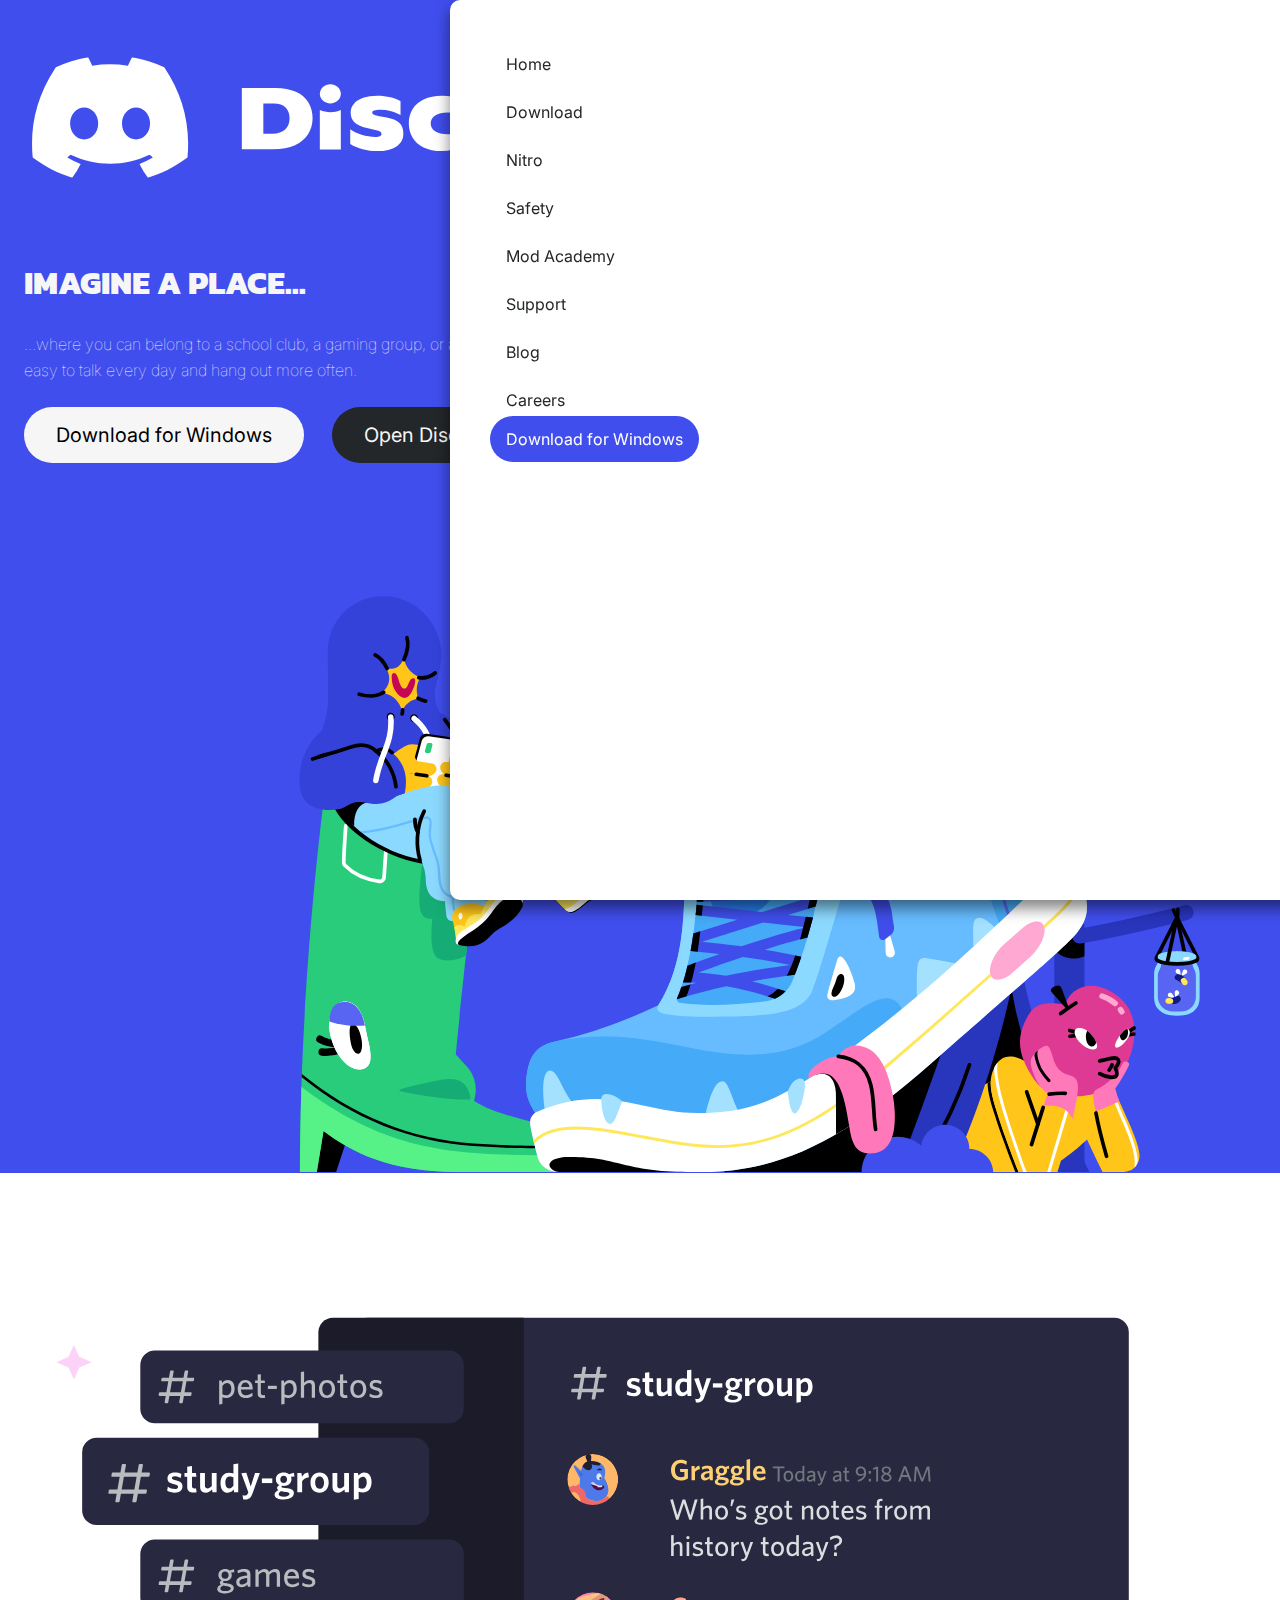
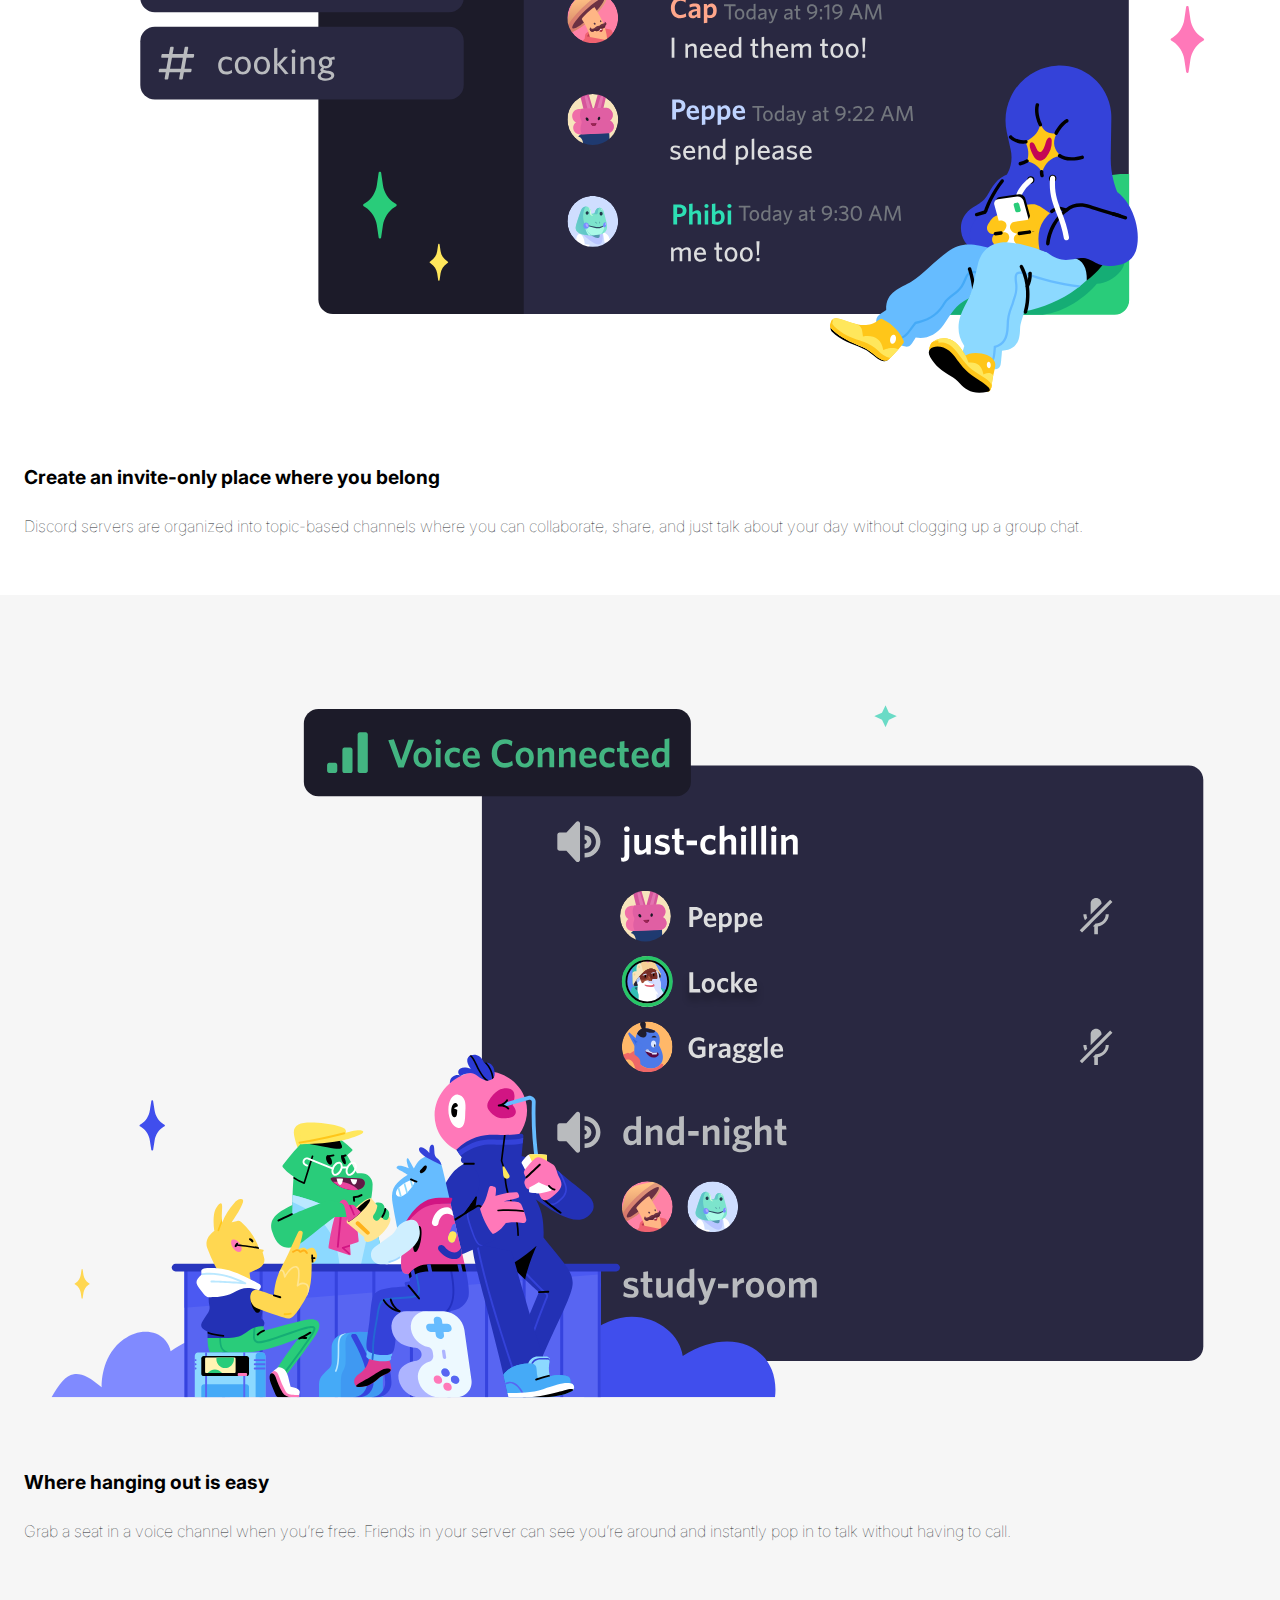
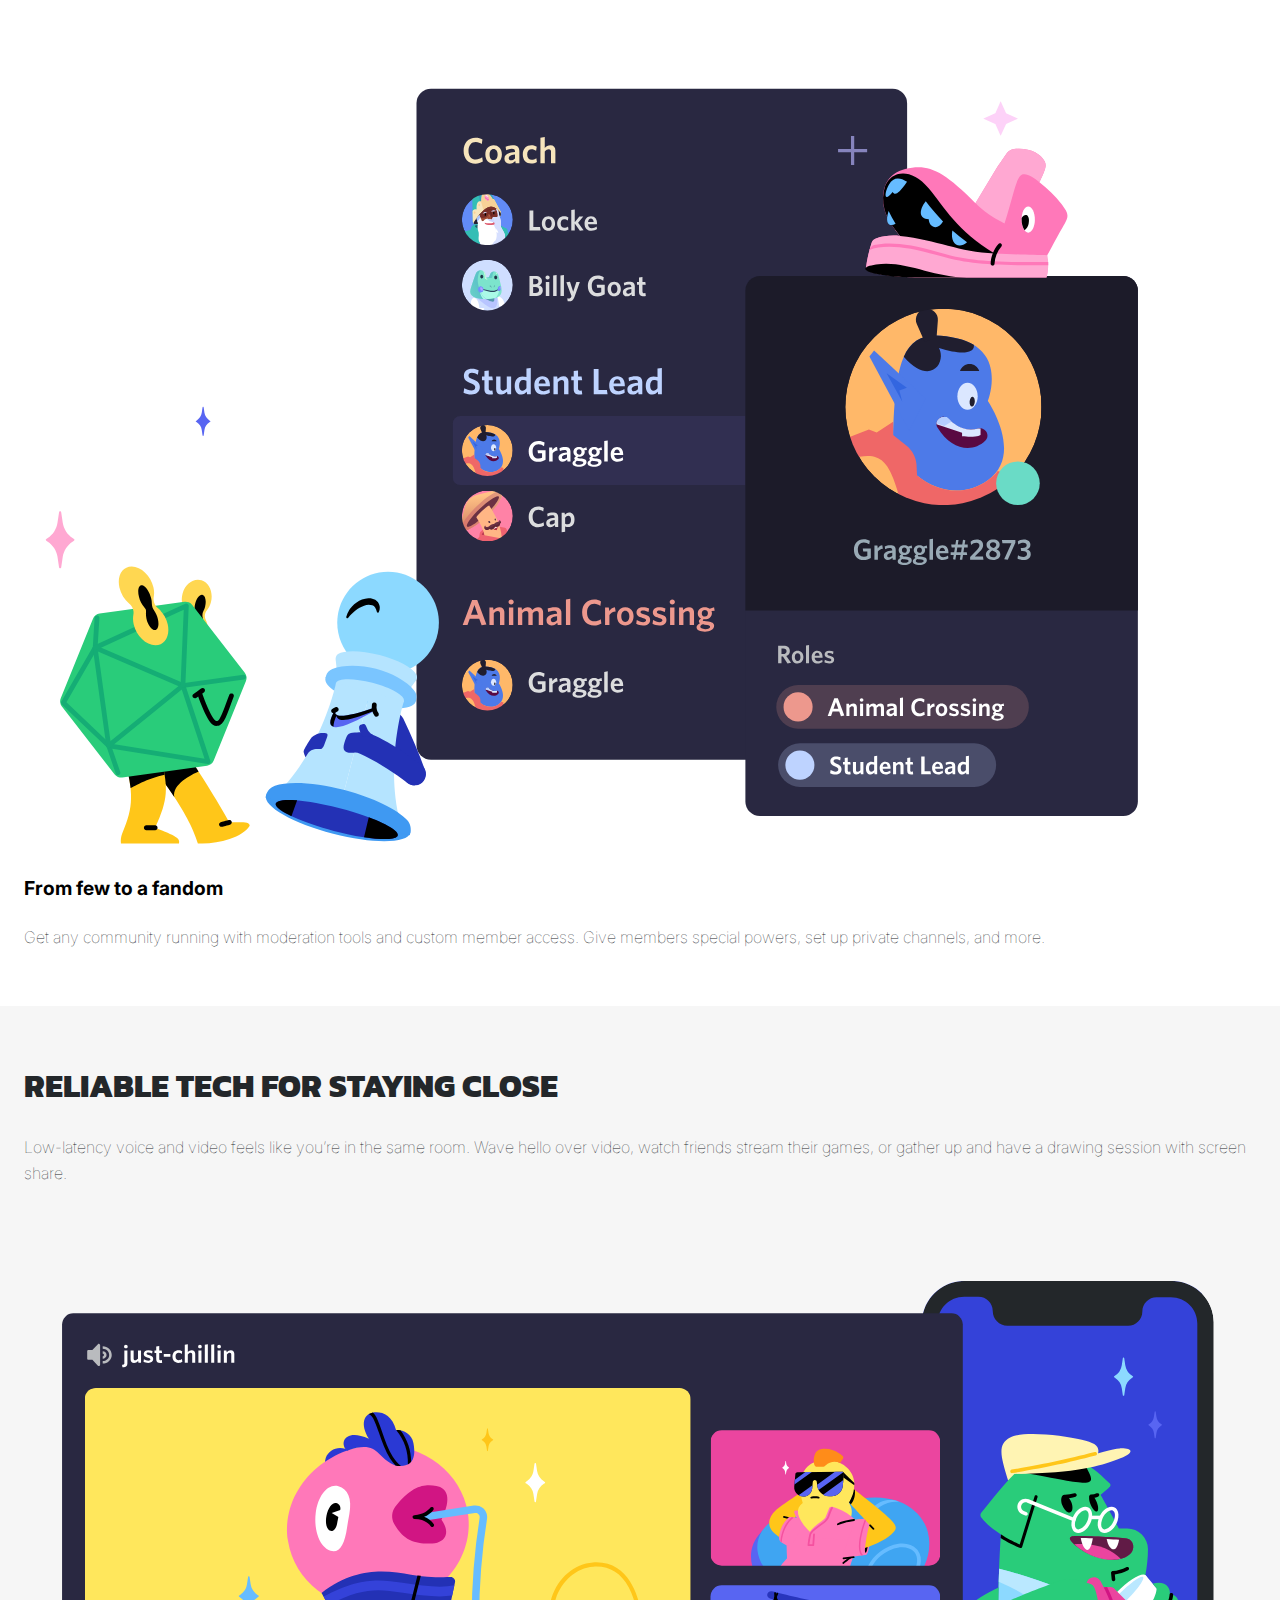
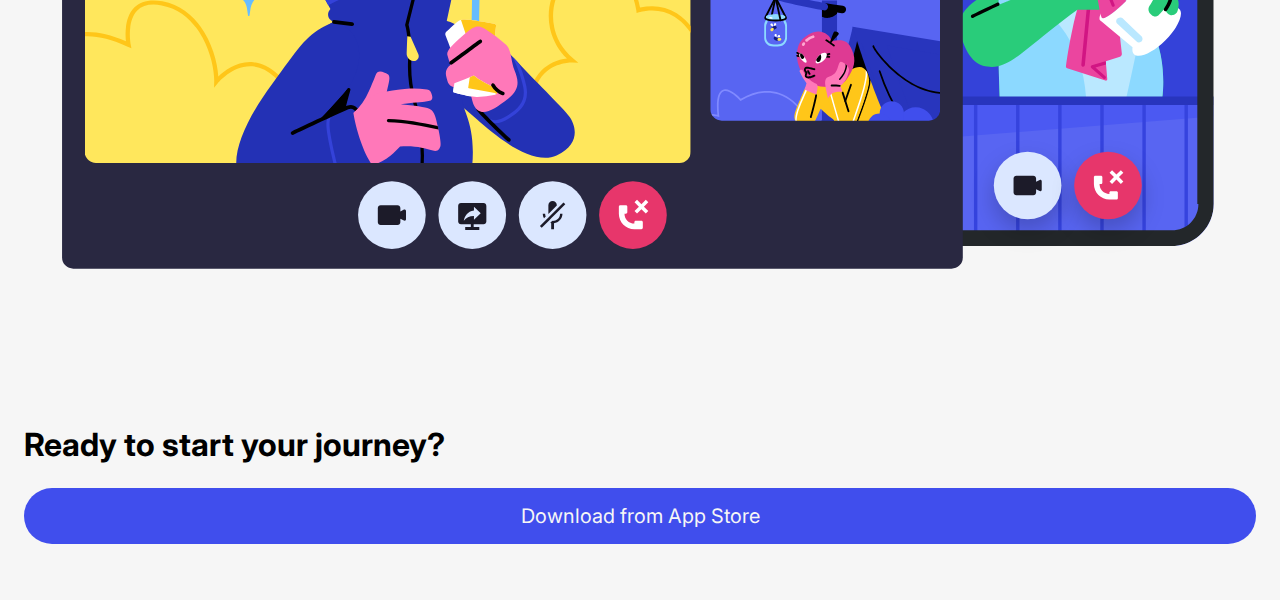
==== index.html @ 57f1482b "Add files via upload" ====
<!DOCTYPE html>
<html lang="en">
<head>
    <meta charset="UTF-8">
    <meta http-equiv="X-UA-Compatible" content="IE=edge">
    <meta name="viewport" content="width=device-width, initial-scale=1.0">
    <link rel="stylesheet" href="css/stylesheet.css">
    <link rel="stylesheet" href="https://cdnjs.cloudflare.com/ajax/libs/font-awesome/4.7.0/css/font-awesome.min.css">
    <style>
        @import url('https://fonts.googleapis.com/css2?family=Inter:wght@300;400;500;700&family=Kanit:wght@700;800;900&display=swap');
    </style> 
    <title>Discord</title>
</head>
<body>
    <header>
        <nav>
            <img src="images/logo.svg" alt="Logo van Discord">
            <a href="#">Login</a>
            <i class="fa fa-bars" style="font-size: 24px"></i>
            <ul>
                <li>Home</li>
                <li>Download</li>
                <li>Nitro</li>
                <li>Safety</li>
                <li>Mod Academy</li>
                <li>Support</li>
                <li>Blog</li>
                <li>Careers</li>
                <a href="#">Download for Windows</a>
            </ul>
        </nav>
    </header>

    <main>
        <section>
            <h1>Imagine a place...</h1>
            <p>...where you can belong to a school club, a gaming group, or a worldwide art community. Where just you and a handful of friends can spend time together. A place that makes it easy to talk every day and hang out more often.</p>
            <a href="#">Download for Windows</a>
            <a href="#">Open Discord in your browser</a>
        </section>
        
        <section>
            <img src="images/landingspagina.svg" alt="landingspagina foto">
        </section>

        <section>
            <img src="images/foto2.svg" alt="Foto nummer 2">
            <h2>Create an invite-only place where you belong</h2>
            <p>Discord servers are organized into topic-based channels where you can collaborate, share, and just talk about your day without clogging up a group chat.</p>
        </section>

        <section>
            <img src="images/foto3.svg" alt="Foto nummer 3">
            <h2>Where hanging out is easy</h2>
            <p>Grab a seat in a voice channel when you’re free. Friends in your server can see you’re around and instantly pop in to talk without having to call.</p>
        </section>

        <section>
            <img src="images/foto4.svg" alt="Foto nummer 4">
            <h2>From few to a fandom</h2>
            <p>Get any community running with moderation tools and custom member access. Give members special powers, set up private channels, and more.</p>
        </section>

        <section>
            <h1>Reliable tech for staying close</h1>
            <p>Low-latency voice and video feels like you’re in the same room. Wave hello over video, watch friends stream their games, or gather up and have a drawing session with screen share.</p>
            <img src="images/foto5.svg" alt="Foto nummer 5">
        </section>

        <section>
            <h3>Ready to start your journey?</h3>
            <a href="#">Download from App Store</a>
        </section>
        <script rel="script" src="js/script.js"></script>
    </main>
</body>
</html>
---- css/stylesheet.css ----
/*///////////////////////////////////////*/
/*All*/
/*///////////////////////////////////////*/
* {
    margin: 0;
}

:root {
    --main-color: #404eed;
    --sec-color: #23272a;
    --sec-bg-color: #f6f6f6;
}




/*///////////////////////////////////////*/
/*Font*/
/*///////////////////////////////////////*/
p {
    font-family: 'Inter', sans-serif;
    font-size: 1em;
    line-height: 1.625em;
    font-weight: 100;
    color: var(--sec-color);
}

h1 {
    font-size: 2em;
    font-family: 'Kanit', sans-serif;
    text-transform: uppercase;
    font-weight: 800;
}

h2 { 
    font-family: 'Inter', sans-serif;
    font-weight: bold;
    font-size: 1.2em;
}

h3 {
    font-family: 'Inter', sans-serif;
    font-weight: bold;
    font-size: 2em;
}

h1, h2 {
    margin-bottom: 24px;
}

a {
    text-decoration: none;
    font-family: 'Inter', sans-serif;
}




/*///////////////////////////////////////*/
/*Navigatie*/
/*///////////////////////////////////////*/
nav {
    background-color:var(--main-color);
    color: var(--sec-color);

    padding: 2em 2em 0 2em;
    display: flex;
    align-items: center;
}

/*LOGIN BTN*/
nav > a {
    background: white;
    border-radius: 28px;
    color: black;
    font-size: .9em;
    transition: .2s;

    margin-right: 1em;
    margin-left: 40%;
    padding: 10px 16px;
}

nav > a:hover {
    color:var(--main-color);
    box-shadow: 0 8px 15px rgba(0,0,0,.2);
}

nav > i {
    margin-bottom: 0;
    color: white;
    z-index: 9999;
}

/*MENU*/
ul {
    list-style: none;
    font-family: 'Inter', sans-serif;
    line-height: 2em;
    background: white;
    border-radius: 10px 0 0 10px;
    box-shadow: 0 8px 15px rgba(0,0,0,.5);

    position: fixed;
	left: 0;
	top: 0;
	right: 0;
    bottom: 0;

	transform:translateX(450px);
    transition: .2s ease-out;
    padding-top: 2em;
}

/*MENU ITEMS*/
ul > li {
    padding-top: 1em;
    padding-left: 1em;
}

/*MENU BTN*/
ul > a {
    background: var(--main-color);
    color: white;
    border-radius: 28px;

    display: inline-flex;
    justify-content: center;
    align-items: center;

    padding: 7px 16px;
}

ul.toonMenu {
    transform: translateX(100px);
}

i.toonMenu {
    color: black;
}

.fa {
    color: white;
}

/*Logo*/
nav > img {
    width: 90%;
}


/*///////////////////////////////////////*/
/*Illstraties*/
/*///////////////////////////////////////*/
img {
    width: 100%;
}




/*///////////////////////////////////////*/
/*Section*/
/*///////////////////////////////////////*/
section {
    padding: 1.5em;
    padding-top: 56px;
    padding-bottom: 56px;
}

section > img {
    margin-bottom: 1em;
}

/*Section 1 IMAGINE A PLACE*/
section:first-of-type {
    background-color: var(--main-color);
}

section:first-of-type p, h1{
    color:var(--sec-bg-color);
}

section:first-of-type a:first-of-type {
    background: var(--sec-bg-color);
    border-radius: 28px;
    font-size: 20px;
    color: black;

    padding: 16px 32px;
    margin-right: 24px;
    margin-top: 24px;
    display: inline-flex;
}

section:first-of-type a:first-of-type:hover {
    color:var(--main-color);
    box-shadow: 0 8px 15px rgba(0,0,0,.2);
}

section:first-of-type a:first-of-type {
    transition: .2s;
}

section:first-of-type a:nth-of-type(2) {
    background: var(--sec-color);
    border-radius: 28px;
    font-size: 20px;
    color: var(--sec-bg-color);

    padding: 16px 32px;
    margin-right: 24px;
    margin-top: 24px;
    display: inline-flex;
}

section:first-of-type a:nth-of-type(2):hover {
    background: #36393f;
    box-shadow: 0 8px 15px rgba(0,0,0,.2);
}

section:first-of-type a:nth-of-type(2) {
    transition: .2s;
}

/*Section 2 IMAGINE A PLACE IMAGE*/
section:nth-of-type(2) {
    background: var(--main-color);

    padding: 0;
}

section:nth-of-type(2) img {
    display: block;
    margin-left: -80px;
}

/*Section 4 WHERE HANGING OUT*/

section:nth-of-type(4) {
    background: var(--sec-bg-color);

}

/*Section 6 RELIABLE TECH*/

section:nth-of-type(6) {
    background: var(--sec-bg-color);
}

section:nth-of-type(6) h1 {
    color:var(--sec-color); 
}

section:nth-of-type(6) img {
    margin-top: 1em;
}

/*Section 7 READY TO START*/

section:nth-of-type(7) {
    background: var(--sec-bg-color);
    padding-top: 0;
}

section:nth-of-type(7) a {
    background: var(--main-color);
    border-radius: 28px;
    font-size: 20px;
    color: var(--sec-bg-color);

    padding-top: 16px;
    padding-bottom: 16px;
    margin-right: 24px;
    margin-top: 24px;

    display: inline-flex;
    width: 100%;
    justify-content: center;
}

section:nth-of-type(7) a:hover {
    background: hsl(235,calc(var(--saturation-factor, 1)*86.1%),71.8%);
    box-shadow: 0 8px 15px rgba(0,0,0,.2);
    
}
section:nth-of-type(7) a {
    transition: .2s;

}
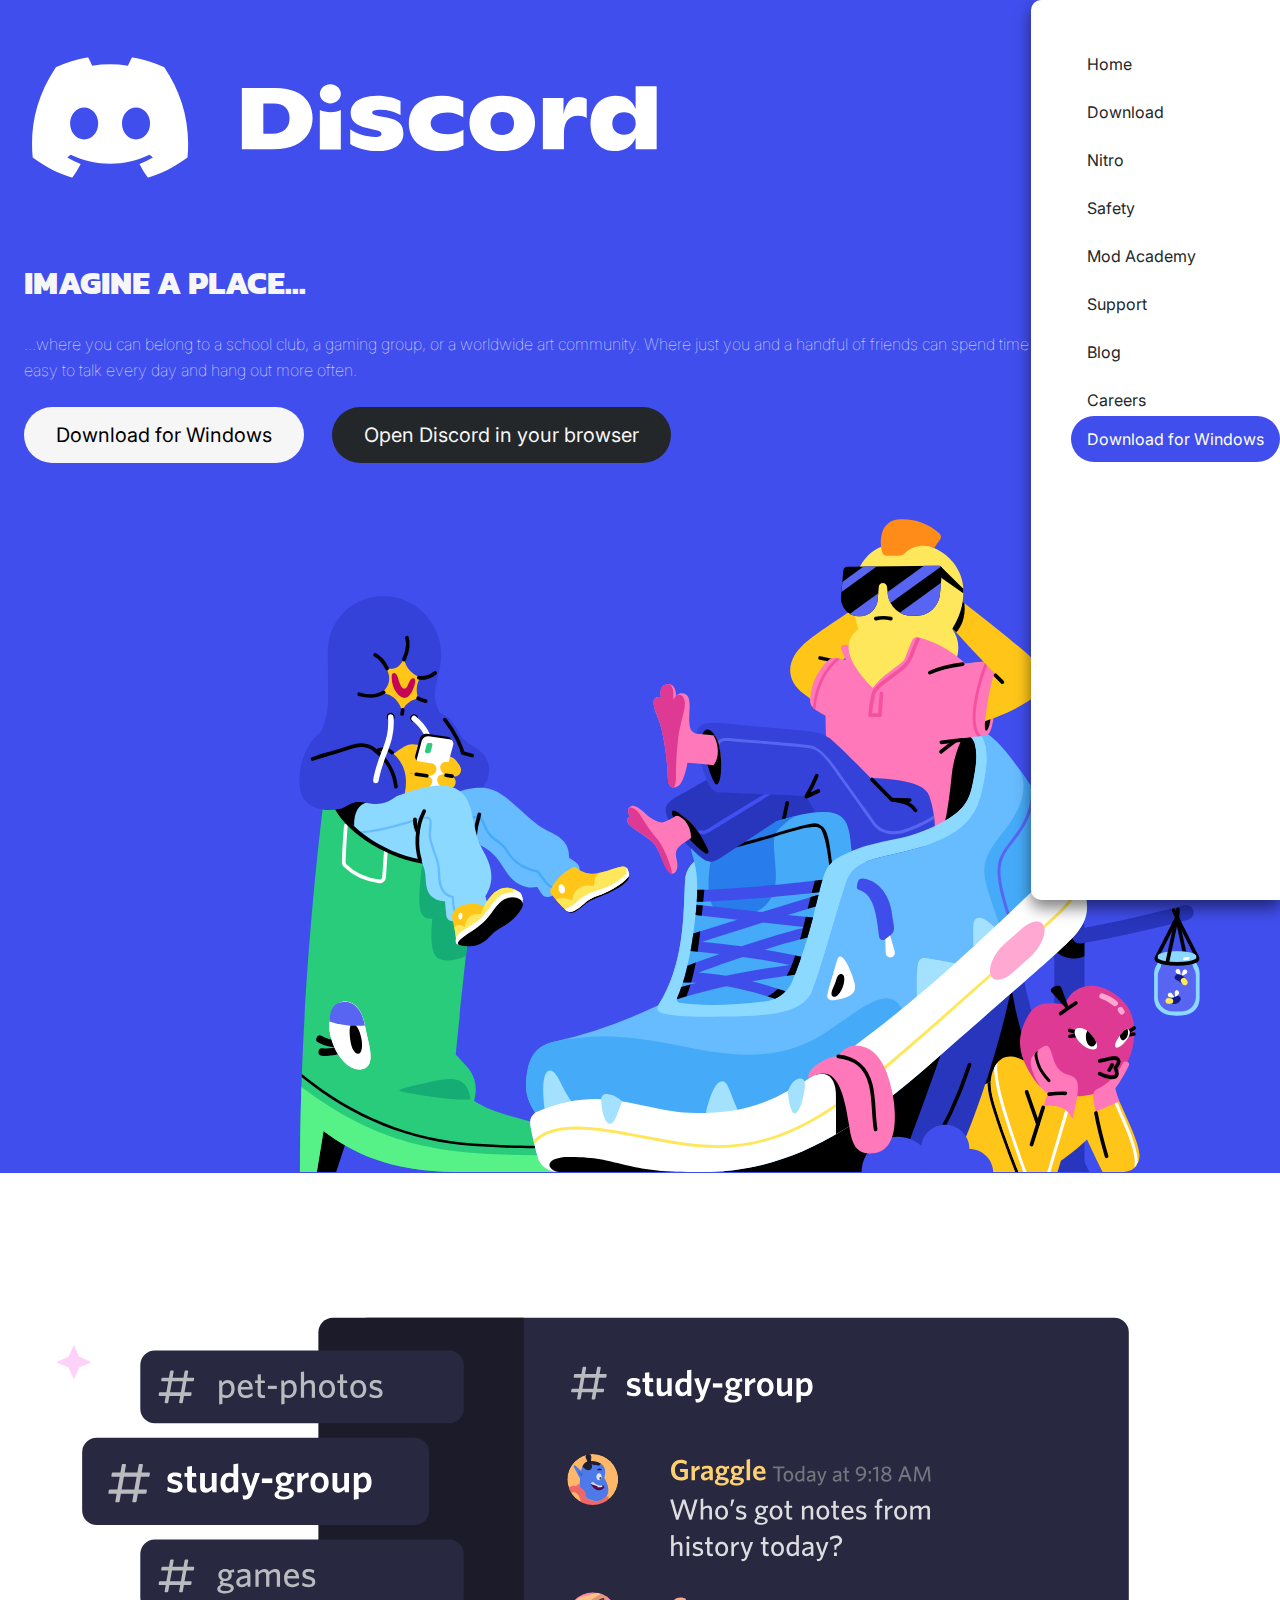
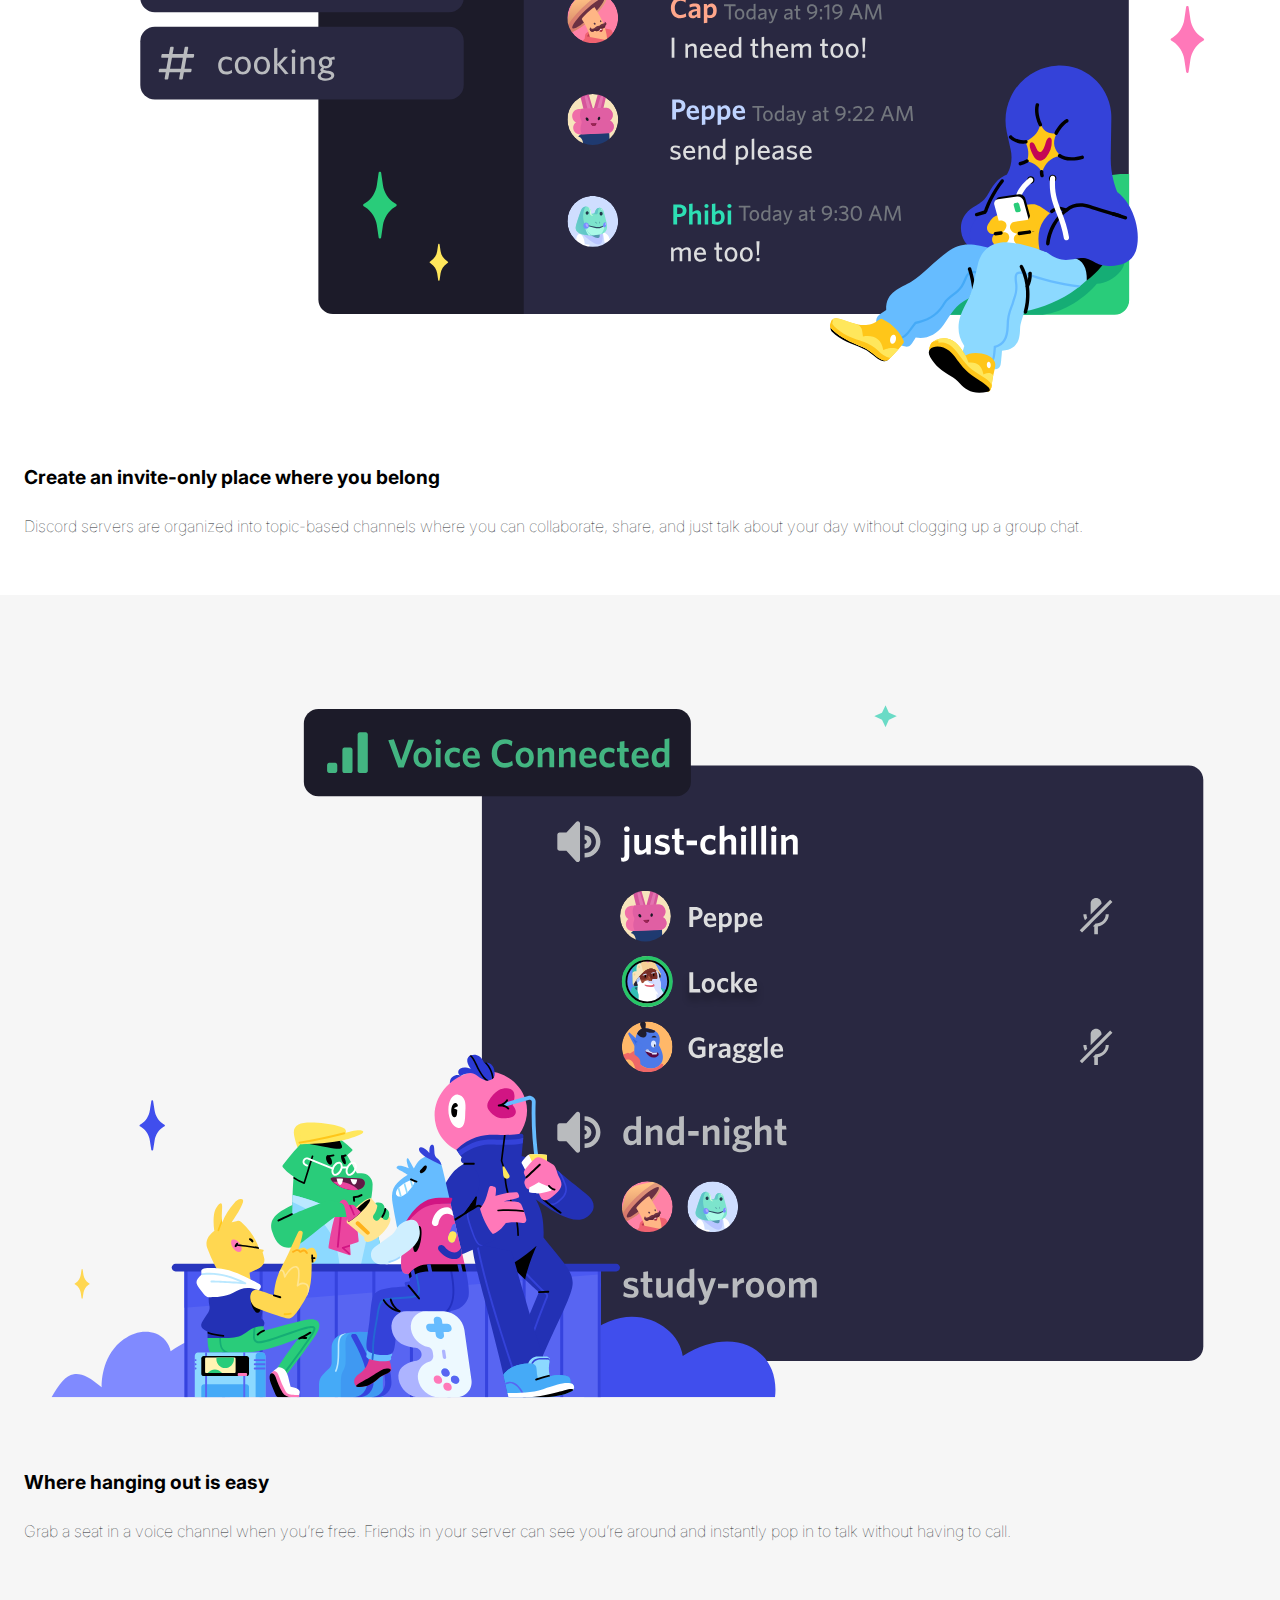
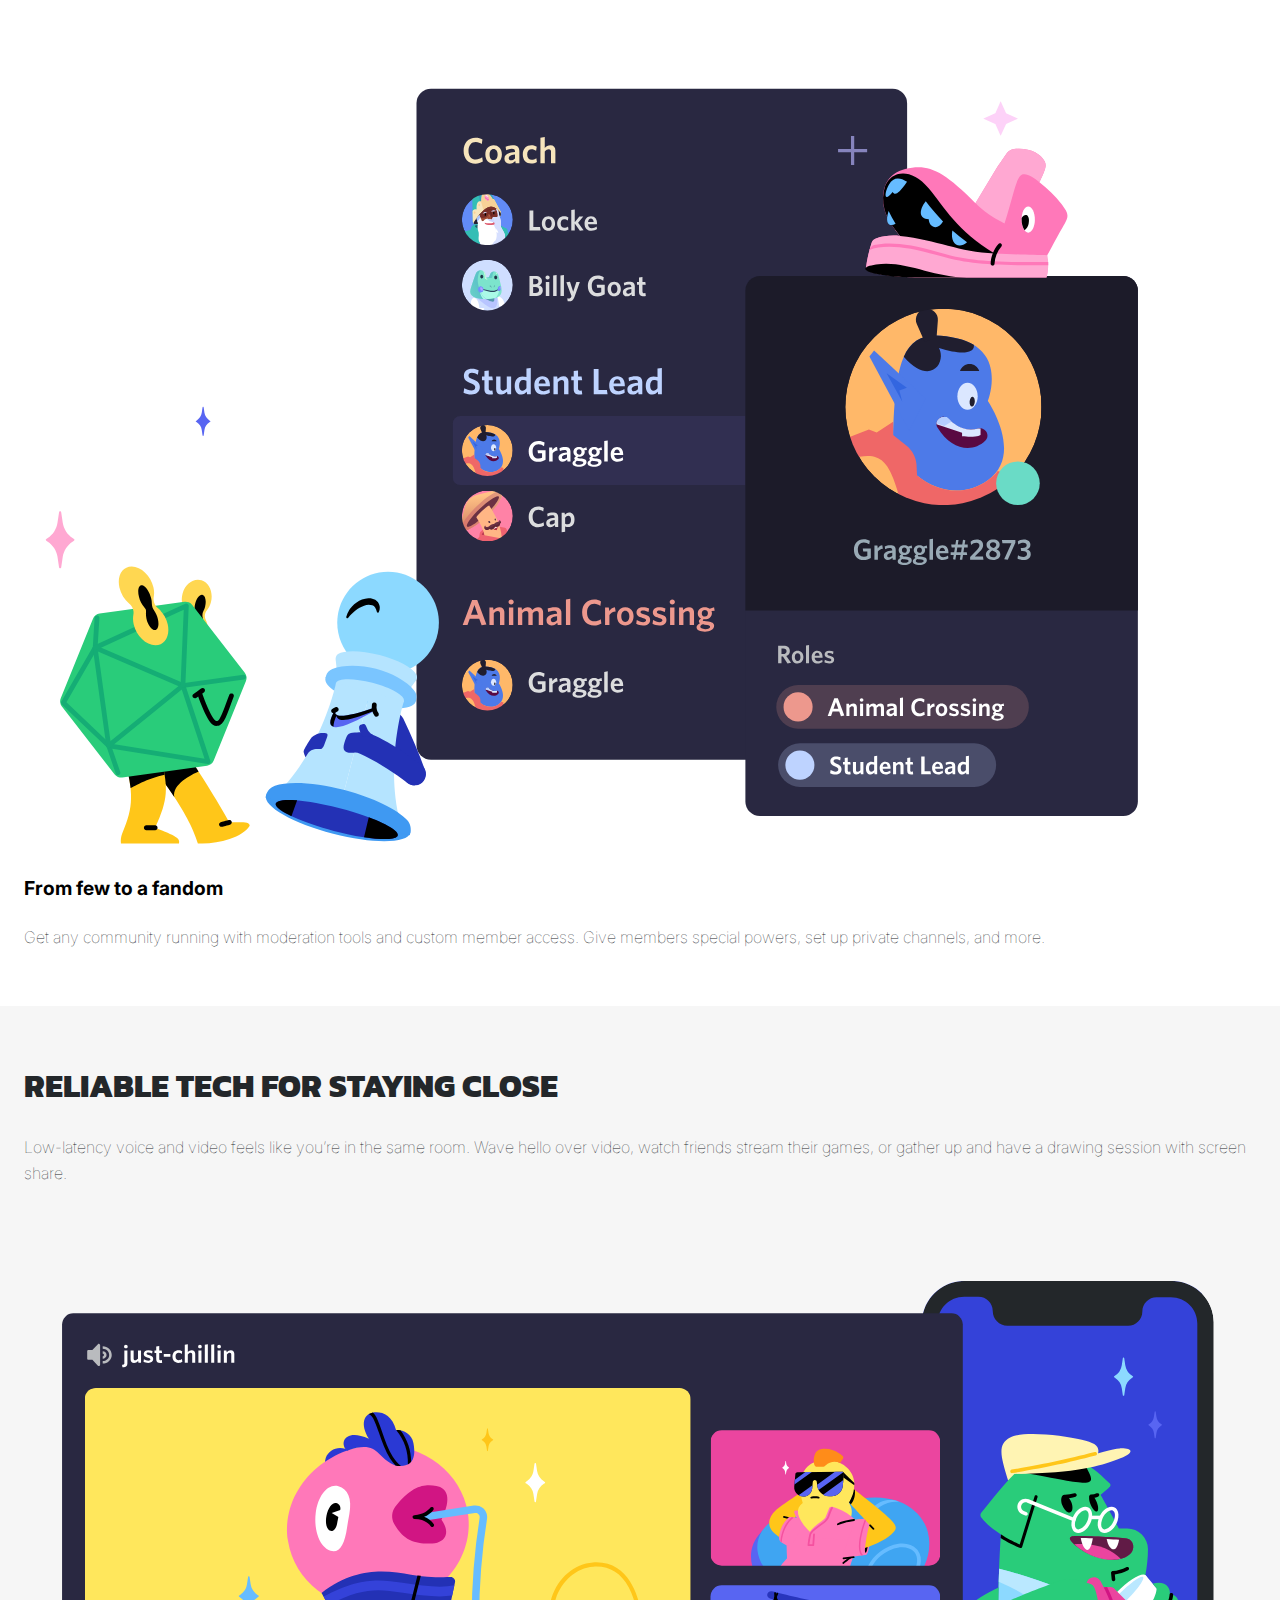
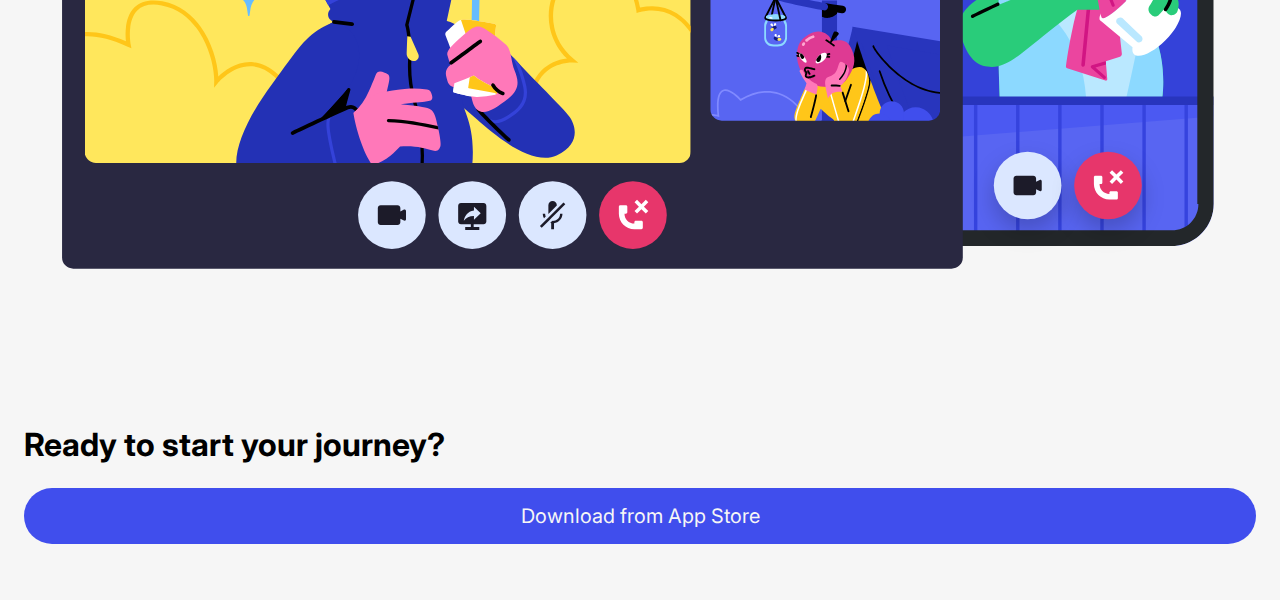
==== commit 5091b0ca: "Add files via upload" ====
--- a/index.html
+++ b/index.html
@@ -1,77 +1,81 @@
-<!DOCTYPE html>
-<html lang="en">
-<head>
-    <meta charset="UTF-8">
-    <meta http-equiv="X-UA-Compatible" content="IE=edge">
-    <meta name="viewport" content="width=device-width, initial-scale=1.0">
-    <link rel="stylesheet" href="css/stylesheet.css">
-    <link rel="stylesheet" href="https://cdnjs.cloudflare.com/ajax/libs/font-awesome/4.7.0/css/font-awesome.min.css">
-    <style>
-        @import url('https://fonts.googleapis.com/css2?family=Inter:wght@300;400;500;700&family=Kanit:wght@700;800;900&display=swap');
-    </style> 
-    <title>Discord</title>
-</head>
-<body>
-    <header>
-        <nav>
-            <img src="images/logo.svg" alt="Logo van Discord">
-            <a href="#">Login</a>
-            <i class="fa fa-bars" style="font-size: 24px"></i>
-            <ul>
-                <li>Home</li>
-                <li>Download</li>
-                <li>Nitro</li>
-                <li>Safety</li>
-                <li>Mod Academy</li>
-                <li>Support</li>
-                <li>Blog</li>
-                <li>Careers</li>
-                <a href="#">Download for Windows</a>
-            </ul>
-        </nav>
-    </header>
-
-    <main>
-        <section>
-            <h1>Imagine a place...</h1>
-            <p>...where you can belong to a school club, a gaming group, or a worldwide art community. Where just you and a handful of friends can spend time together. A place that makes it easy to talk every day and hang out more often.</p>
-            <a href="#">Download for Windows</a>
-            <a href="#">Open Discord in your browser</a>
-        </section>
-        
-        <section>
-            <img src="images/landingspagina.svg" alt="landingspagina foto">
-        </section>
-
-        <section>
-            <img src="images/foto2.svg" alt="Foto nummer 2">
-            <h2>Create an invite-only place where you belong</h2>
-            <p>Discord servers are organized into topic-based channels where you can collaborate, share, and just talk about your day without clogging up a group chat.</p>
-        </section>
-
-        <section>
-            <img src="images/foto3.svg" alt="Foto nummer 3">
-            <h2>Where hanging out is easy</h2>
-            <p>Grab a seat in a voice channel when you’re free. Friends in your server can see you’re around and instantly pop in to talk without having to call.</p>
-        </section>
-
-        <section>
-            <img src="images/foto4.svg" alt="Foto nummer 4">
-            <h2>From few to a fandom</h2>
-            <p>Get any community running with moderation tools and custom member access. Give members special powers, set up private channels, and more.</p>
-        </section>
-
-        <section>
-            <h1>Reliable tech for staying close</h1>
-            <p>Low-latency voice and video feels like you’re in the same room. Wave hello over video, watch friends stream their games, or gather up and have a drawing session with screen share.</p>
-            <img src="images/foto5.svg" alt="Foto nummer 5">
-        </section>
-
-        <section>
-            <h3>Ready to start your journey?</h3>
-            <a href="#">Download from App Store</a>
-        </section>
-        <script rel="script" src="js/script.js"></script>
-    </main>
-</body>
-</html>+<!doctype html>
+<html lang="nl">
+	
+<head>
+	<meta charset="UTF-8">
+	<meta name="author" content="jouw naam">
+	<meta name="viewport" content="width=device-width, initial-scale=1">
+    <link rel="stylesheet" href="https://cdnjs.cloudflare.com/ajax/libs/font-awesome/4.7.0/css/font-awesome.min.css">
+    <style>
+        @import url('https://fonts.googleapis.com/css2?family=Inter:wght@300;400;500;700&family=Kanit:wght@700;800;900&display=swap');
+    </style> 
+	<title>Discord</title>
+	
+	<link href="styles/style.css" rel="stylesheet">
+	<link rel="icon" type="image/svg+xml" href="images/favicon.svg">
+</head>
+
+<body>
+    <header>
+        <nav>
+            <img src="images/logo.svg" alt="Logo van Discord">
+            <a href="#">Login</a>
+            <i class="fa fa-bars" style="font-size: 24px"></i>
+            <ul>
+                <li>Home</li>
+                <li>Download</li>
+                <li>Nitro</li>
+                <li>Safety</li>
+                <li>Mod Academy</li>
+                <li>Support</li>
+                <li>Blog</li>
+                <li>Careers</li>
+                <a href="#">Download for Windows</a>
+            </ul>
+        </nav>
+    </header>
+
+    <main>
+        <section>
+            <h1>Imagine a place...</h1>
+            <p>...where you can belong to a school club, a gaming group, or a worldwide art community. Where just you and a handful of friends can spend time together. A place that makes it easy to talk every day and hang out more often.</p>
+            <a href="#">Download for Windows</a>
+            <a href="#">Open Discord in your browser</a>
+        </section>
+        
+        <section>
+            <img src="images/landingspagina.svg" alt="landingspagina foto">
+        </section>
+
+        <section>
+            <img src="images/foto2.svg" alt="Foto nummer 2">
+            <h2>Create an invite-only place where you belong</h2>
+            <p>Discord servers are organized into topic-based channels where you can collaborate, share, and just talk about your day without clogging up a group chat.</p>
+        </section>
+
+        <section>
+            <img src="images/foto3.svg" alt="Foto nummer 3">
+            <h2>Where hanging out is easy</h2>
+            <p>Grab a seat in a voice channel when you’re free. Friends in your server can see you’re around and instantly pop in to talk without having to call.</p>
+        </section>
+
+        <section>
+            <img src="images/foto4.svg" alt="Foto nummer 4">
+            <h2>From few to a fandom</h2>
+            <p>Get any community running with moderation tools and custom member access. Give members special powers, set up private channels, and more.</p>
+        </section>
+
+        <section>
+            <h1>Reliable tech for staying close</h1>
+            <p>Low-latency voice and video feels like you’re in the same room. Wave hello over video, watch friends stream their games, or gather up and have a drawing session with screen share.</p>
+            <img src="images/foto5.svg" alt="Foto nummer 5">
+        </section>
+
+        <section>
+            <h3>Ready to start your journey?</h3>
+            <a href="#">Download from App Store</a>
+        </section>
+        <script rel="script" src="js/script.js"></script>
+    </main>
+</body>	
+</html>
--- a/styles/style.css
+++ b/styles/style.css
@@ -0,0 +1,293 @@
+/* CSS Document */
+*, *::after, *::before {
+  box-sizing:border-box;  
+}
+
+/*///////////////////////////////////////*/
+/*All*/
+/*///////////////////////////////////////*/
+* {
+  margin: 0;
+}
+
+:root {
+  --main-color: #404eed;
+  --sec-color: #23272a;
+  --sec-bg-color: #f6f6f6;
+}
+
+
+
+
+/*///////////////////////////////////////*/
+/*Font*/
+/*///////////////////////////////////////*/
+p {
+  font-family: 'Inter', sans-serif;
+  font-size: 1em;
+  line-height: 1.625em;
+  font-weight: 100;
+  color: var(--sec-color);
+}
+
+h1 {
+  font-size: 2em;
+  font-family: 'Kanit', sans-serif;
+  text-transform: uppercase;
+  font-weight: 800;
+}
+
+h2 { 
+  font-family: 'Inter', sans-serif;
+  font-weight: bold;
+  font-size: 1.2em;
+}
+
+h3 {
+  font-family: 'Inter', sans-serif;
+  font-weight: bold;
+  font-size: 2em;
+}
+
+h1, h2 {
+  margin-bottom: 24px;
+}
+
+a {
+  text-decoration: none;
+  font-family: 'Inter', sans-serif;
+}
+
+
+
+
+/*///////////////////////////////////////*/
+/*Navigatie*/
+/*///////////////////////////////////////*/
+nav {
+  background-color:var(--main-color);
+  color: var(--sec-color);
+
+  padding: 2em 2em 0 2em;
+  display: flex;
+  align-items: center;
+}
+
+/*LOGIN BTN*/
+nav > a {
+  background: white;
+  border-radius: 28px;
+  color: black;
+  font-size: .9em;
+  transition: .2s;
+
+  margin-right: 1em;
+  margin-left: 40%;
+  padding: 10px 16px;
+}
+
+nav > a:hover {
+  color:var(--main-color);
+  box-shadow: 0 8px 15px rgba(0,0,0,.2);
+}
+
+nav > i {
+  margin-bottom: 0;
+  color: white;
+  z-index: 9999;
+}
+
+/*MENU*/
+ul {
+  list-style: none;
+  font-family: 'Inter', sans-serif;
+  line-height: 2em;
+  background: white;
+  border-radius: 10px 0 0 10px;
+  box-shadow: 0 8px 15px rgba(0,0,0,.5);
+
+  position: absolute;
+right: 0;
+top: 0;
+  height: 100vh;
+
+  transition: .2s ease-out;
+  padding-top: 2em;
+}
+
+/*MENU ITEMS*/
+ul > li {
+  padding-top: 1em;
+  padding-left: 1em;
+}
+
+/*MENU BTN*/
+ul > a {
+  background: var(--main-color);
+  color: white;
+  border-radius: 28px;
+
+  display: inline-flex;
+  justify-content: center;
+  align-items: center;
+
+  padding: 7px 16px;
+}
+
+ul.toonMenu {
+  transform: translateX(100px);
+}
+
+i.toonMenu {
+  color: black;
+}
+
+.fa {
+  color: white;
+}
+
+/*Logo*/
+nav > img {
+  width: 90%;
+}
+
+
+/*///////////////////////////////////////*/
+/*Illstraties*/
+/*///////////////////////////////////////*/
+img {
+  width: 100%;
+}
+
+
+
+
+/*///////////////////////////////////////*/
+/*Section*/
+/*///////////////////////////////////////*/
+section {
+  padding: 1.5em;
+  padding-top: 56px;
+  padding-bottom: 56px;
+}
+
+section > img {
+  margin-bottom: 1em;
+}
+
+/*Section 1 IMAGINE A PLACE*/
+section:first-of-type {
+  background-color: var(--main-color);
+}
+
+section:first-of-type p, h1{
+  color:var(--sec-bg-color);
+}
+
+section:first-of-type a:first-of-type {
+  background: var(--sec-bg-color);
+  border-radius: 28px;
+  font-size: 20px;
+  color: black;
+
+  padding: 16px 32px;
+  margin-right: 24px;
+  margin-top: 24px;
+  display: inline-flex;
+}
+
+section:first-of-type a:first-of-type:hover {
+  color:var(--main-color);
+  box-shadow: 0 8px 15px rgba(0,0,0,.2);
+}
+
+section:first-of-type a:first-of-type {
+  transition: .2s;
+}
+
+section:first-of-type a:nth-of-type(2) {
+  background: var(--sec-color);
+  border-radius: 28px;
+  font-size: 20px;
+  color: var(--sec-bg-color);
+
+  padding: 16px 32px;
+  margin-right: 24px;
+  margin-top: 24px;
+  display: inline-flex;
+}
+
+section:first-of-type a:nth-of-type(2):hover {
+  background: #36393f;
+  box-shadow: 0 8px 15px rgba(0,0,0,.2);
+}
+
+section:first-of-type a:nth-of-type(2) {
+  transition: .2s;
+}
+
+/*Section 2 IMAGINE A PLACE IMAGE*/
+section:nth-of-type(2) {
+  background: var(--main-color);
+
+  padding: 0;
+}
+
+section:nth-of-type(2) img {
+  display: block;
+  margin-left: -80px;
+}
+
+/*Section 4 WHERE HANGING OUT*/
+
+section:nth-of-type(4) {
+  background: var(--sec-bg-color);
+
+}
+
+/*Section 6 RELIABLE TECH*/
+
+section:nth-of-type(6) {
+  background: var(--sec-bg-color);
+}
+
+section:nth-of-type(6) h1 {
+  color:var(--sec-color); 
+}
+
+section:nth-of-type(6) img {
+  margin-top: 1em;
+}
+
+/*Section 7 READY TO START*/
+
+section:nth-of-type(7) {
+  background: var(--sec-bg-color);
+  padding-top: 0;
+}
+
+section:nth-of-type(7) a {
+  background: var(--main-color);
+  border-radius: 28px;
+  font-size: 20px;
+  color: var(--sec-bg-color);
+
+  padding-top: 16px;
+  padding-bottom: 16px;
+  margin-right: 24px;
+  margin-top: 24px;
+
+  display: inline-flex;
+  width: 100%;
+  justify-content: center;
+}
+
+section:nth-of-type(7) a:hover {
+  background: hsl(235,calc(var(--saturation-factor, 1)*86.1%),71.8%);
+  box-shadow: 0 8px 15px rgba(0,0,0,.2);
+  
+}
+section:nth-of-type(7) a {
+  transition: .2s;
+
+}
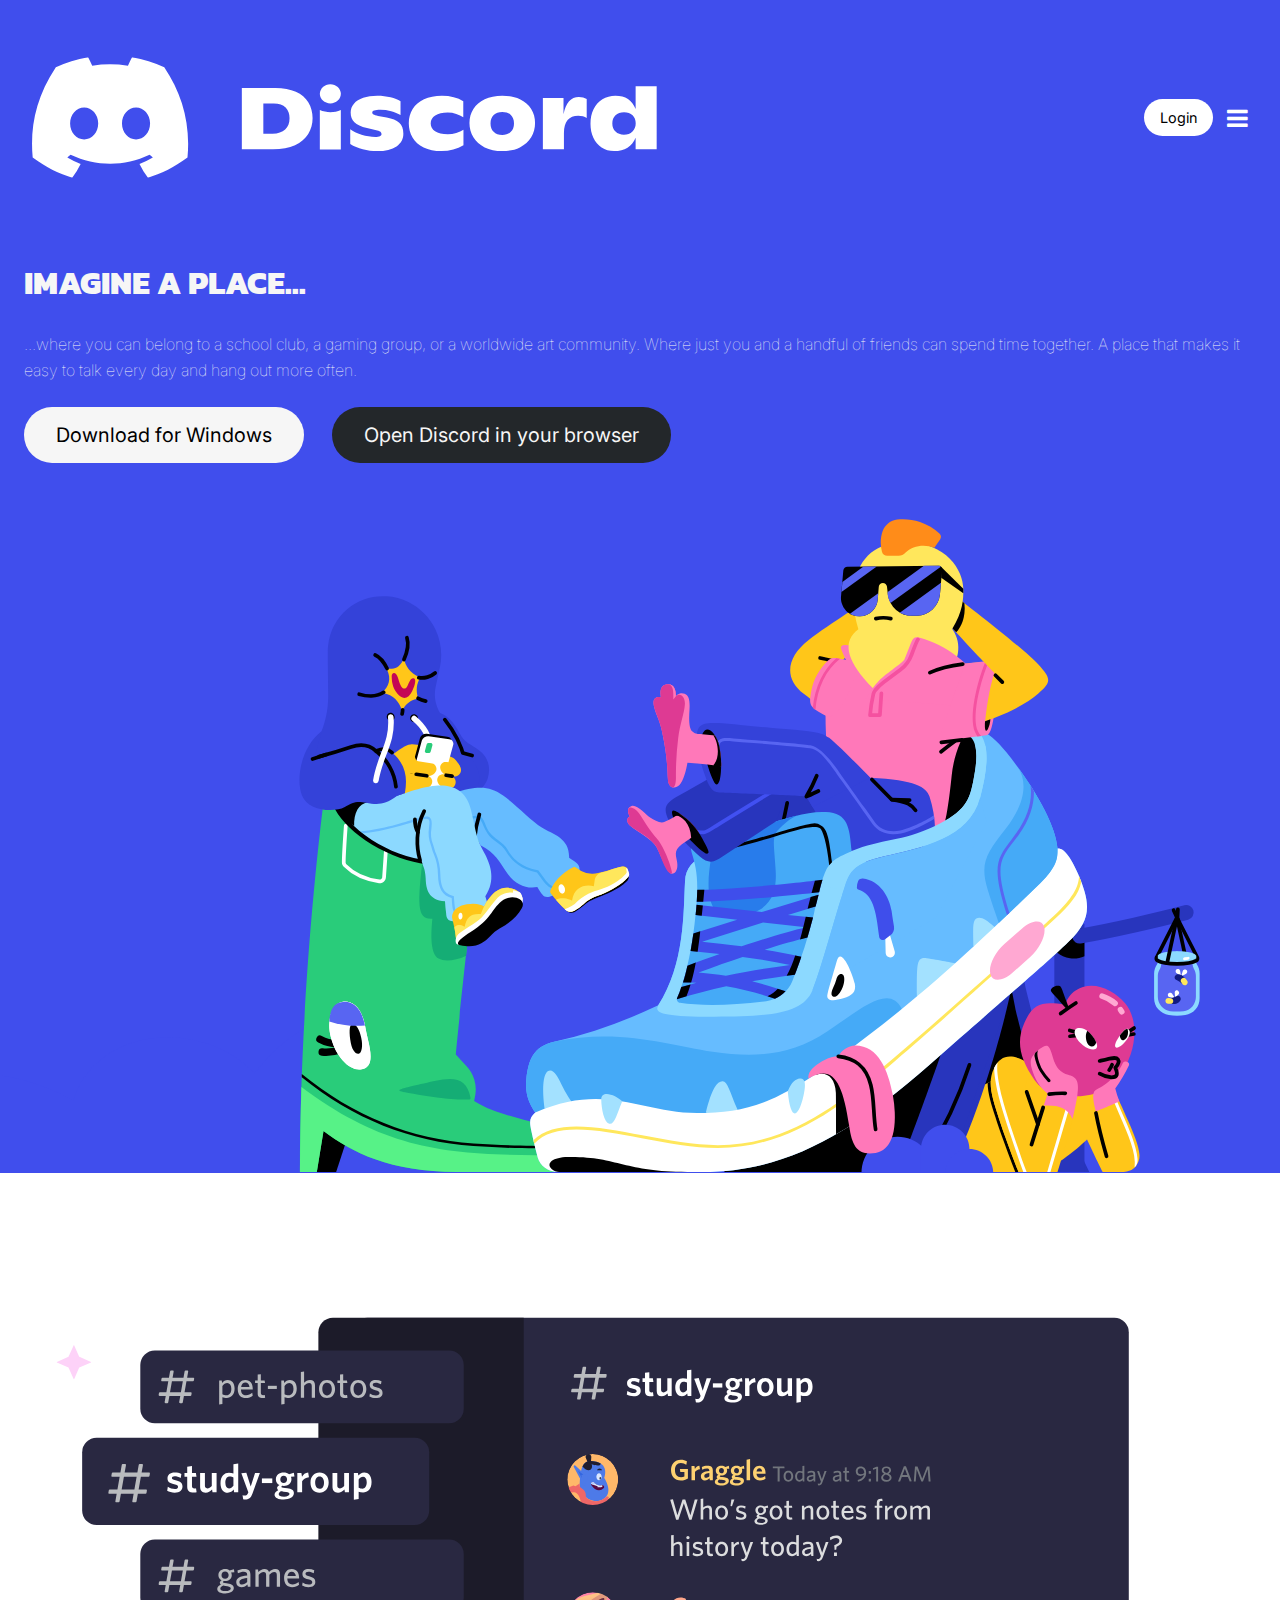
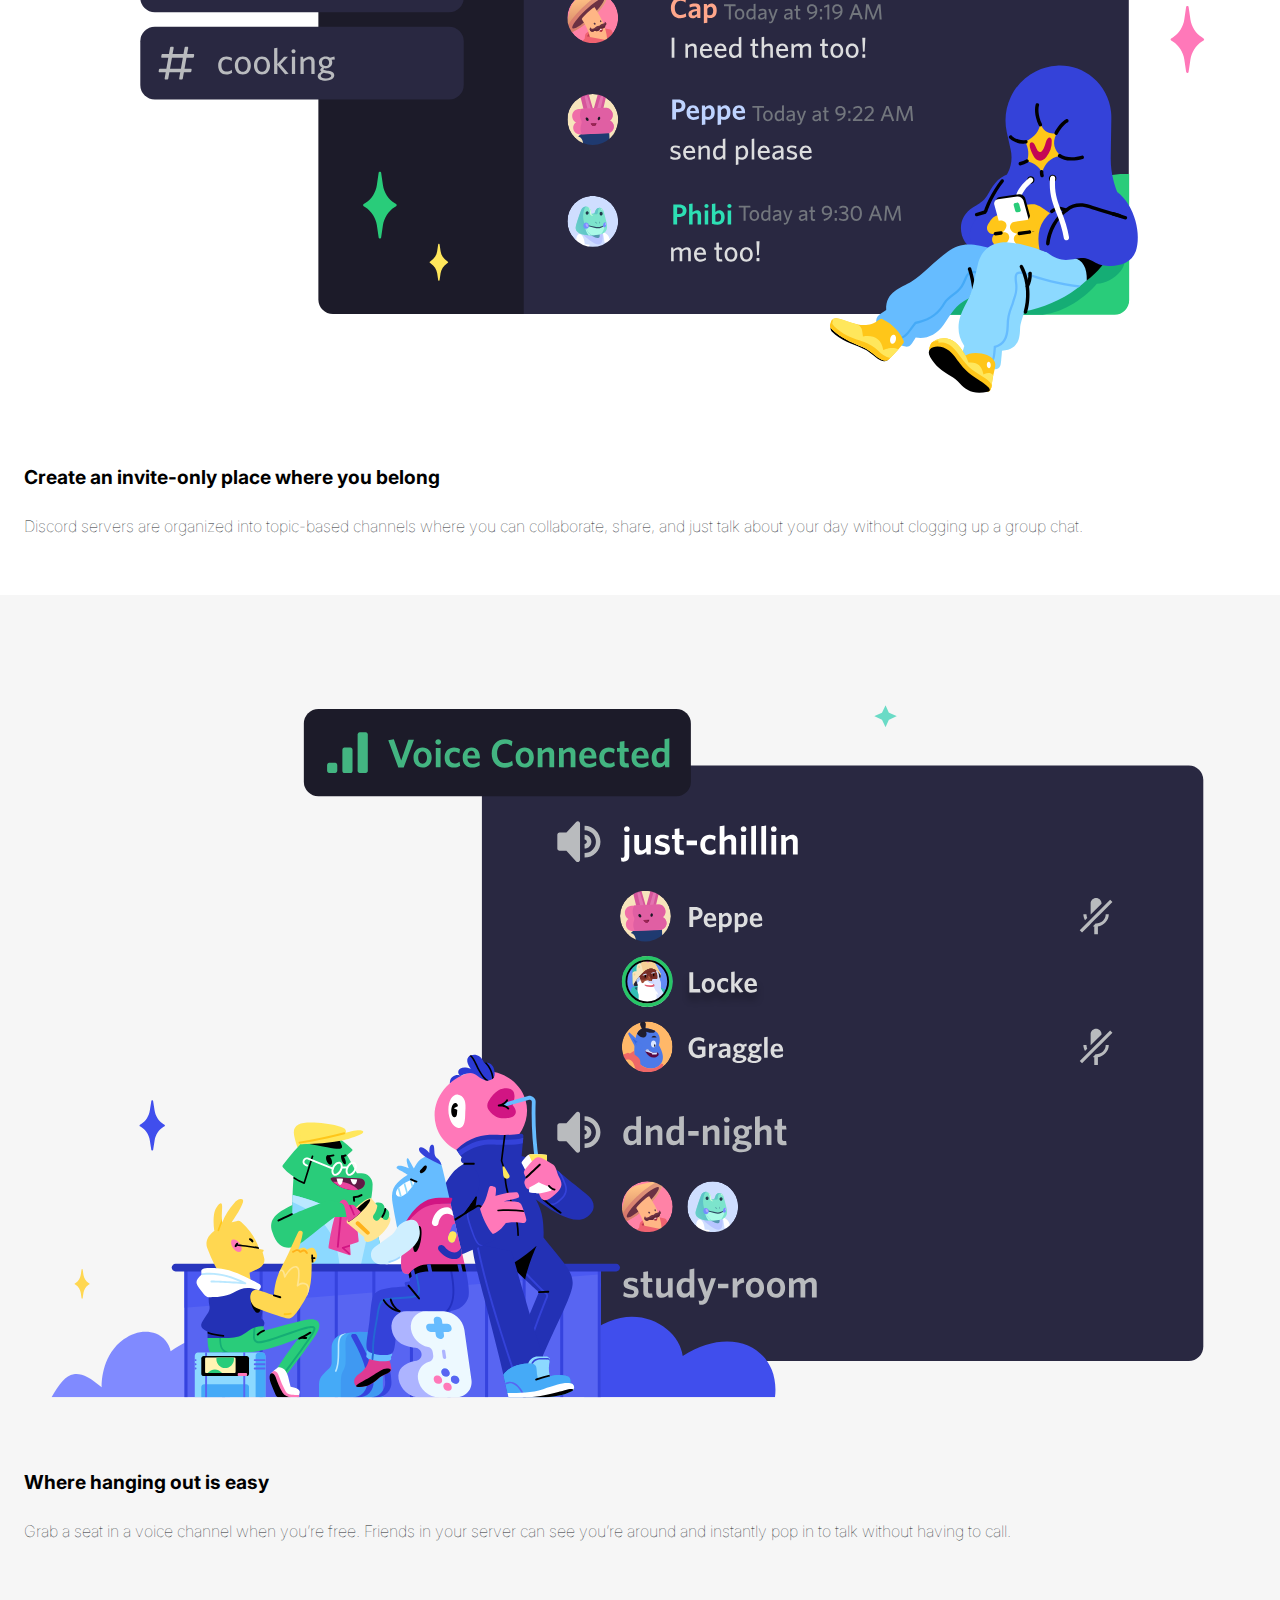
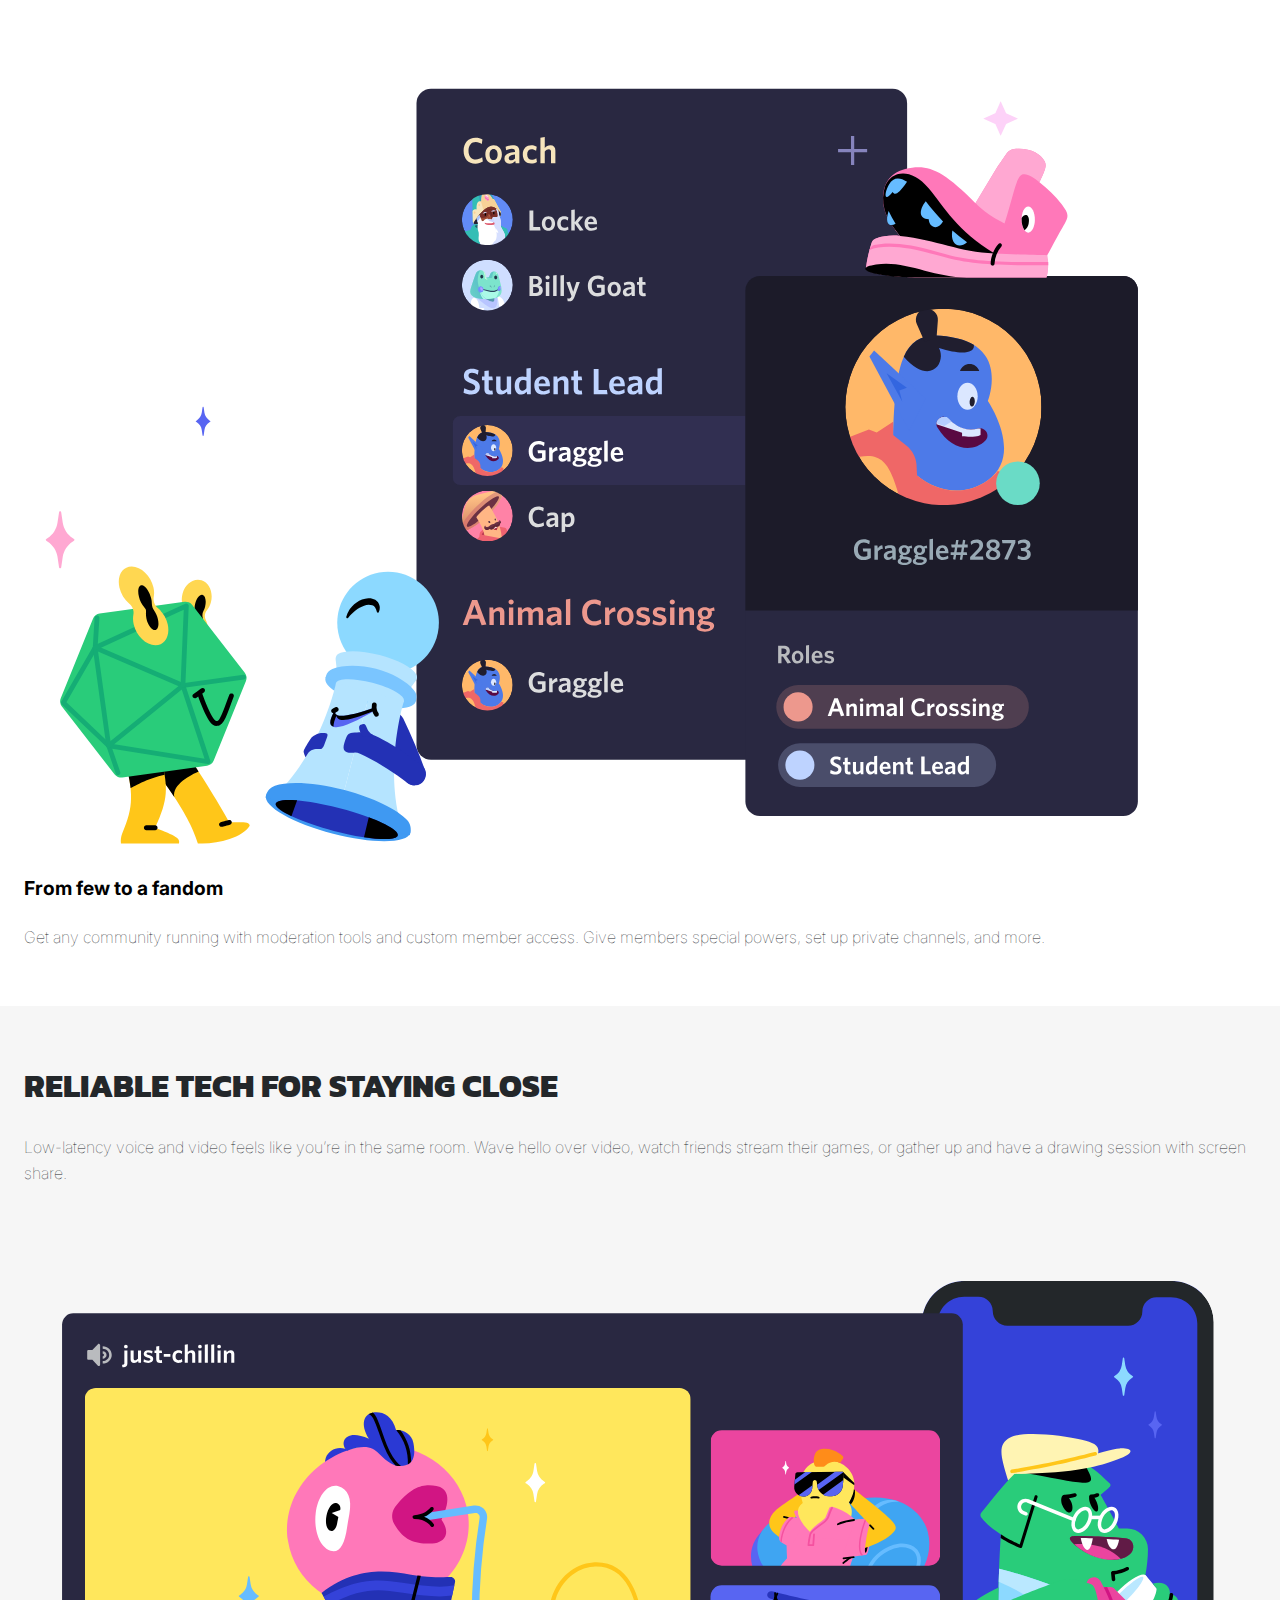
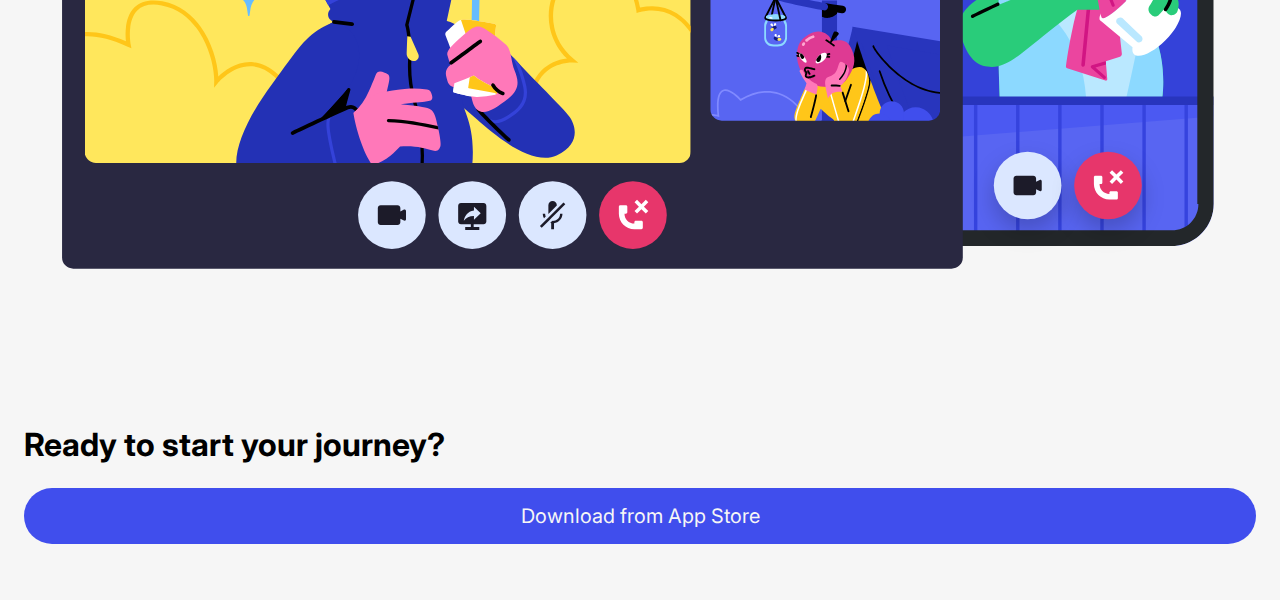
==== commit 32272dbf: "Add files via upload" ====
--- a/index.html
+++ b/index.html
@@ -22,7 +22,7 @@
             <a href="#">Login</a>
             <i class="fa fa-bars" style="font-size: 24px"></i>
             <ul>
-                <li>Home</li>
+                <li><a href="#">Home</a></li>
                 <li>Download</li>
                 <li>Nitro</li>
                 <li>Safety</li>
@@ -75,7 +75,7 @@
             <h3>Ready to start your journey?</h3>
             <a href="#">Download from App Store</a>
         </section>
-        <script rel="script" src="js/script.js"></script>
+        <script rel="script" src="scripts/script.js"></script>
     </main>
 </body>	
 </html>
--- a/styles/style.css
+++ b/styles/style.css
@@ -14,8 +14,12 @@
   --main-color: #404eed;
   --sec-color: #23272a;
   --sec-bg-color: #f6f6f6;
-}
-
+  --txt-link-color: #00b0f4;
+}
+
+body {
+  overflow-x: hidden;
+}
 
 
 
@@ -107,9 +111,11 @@
   box-shadow: 0 8px 15px rgba(0,0,0,.5);
 
   position: absolute;
-right: 0;
-top: 0;
+  right: -80%;
+  top: 0;
   height: 100vh;
+  width: 75%;
+  
 
   transition: .2s ease-out;
   padding-top: 2em;
@@ -117,8 +123,18 @@
 
 /*MENU ITEMS*/
 ul > li {
-  padding-top: 1em;
-  padding-left: 1em;
+  margin-top: 1em;
+  margin-left: 1em;
+  margin-right: 2em;
+  width: 100%;
+}
+
+ul > li a:focus {
+  color: var(--txt-link-color);
+  background-color: var(--sec-bg-color);
+  border-radius: 25px;
+  padding: 8px 16px;
+  width: 100%;
 }
 
 /*MENU BTN*/
@@ -135,7 +151,7 @@
 }
 
 ul.toonMenu {
-  transform: translateX(100px);
+  transform: translateX(-100%);
 }
 
 i.toonMenu {
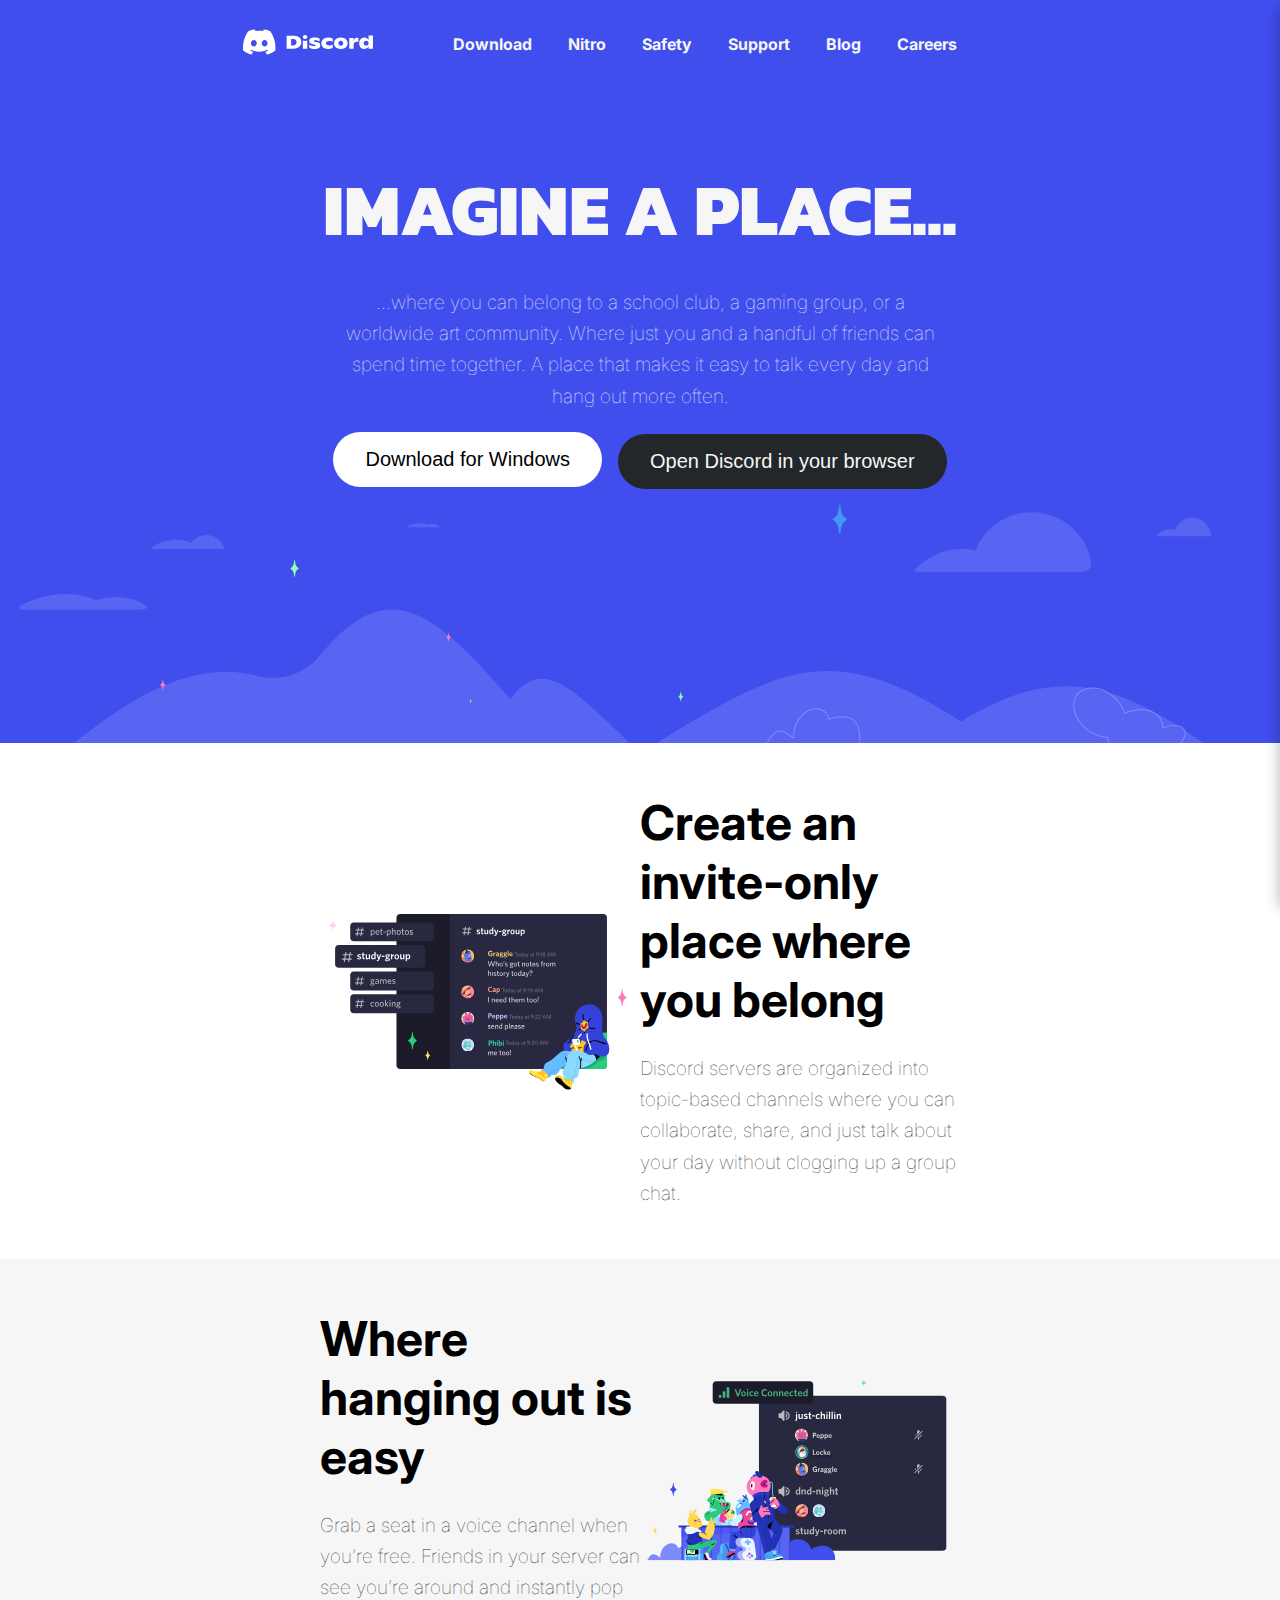
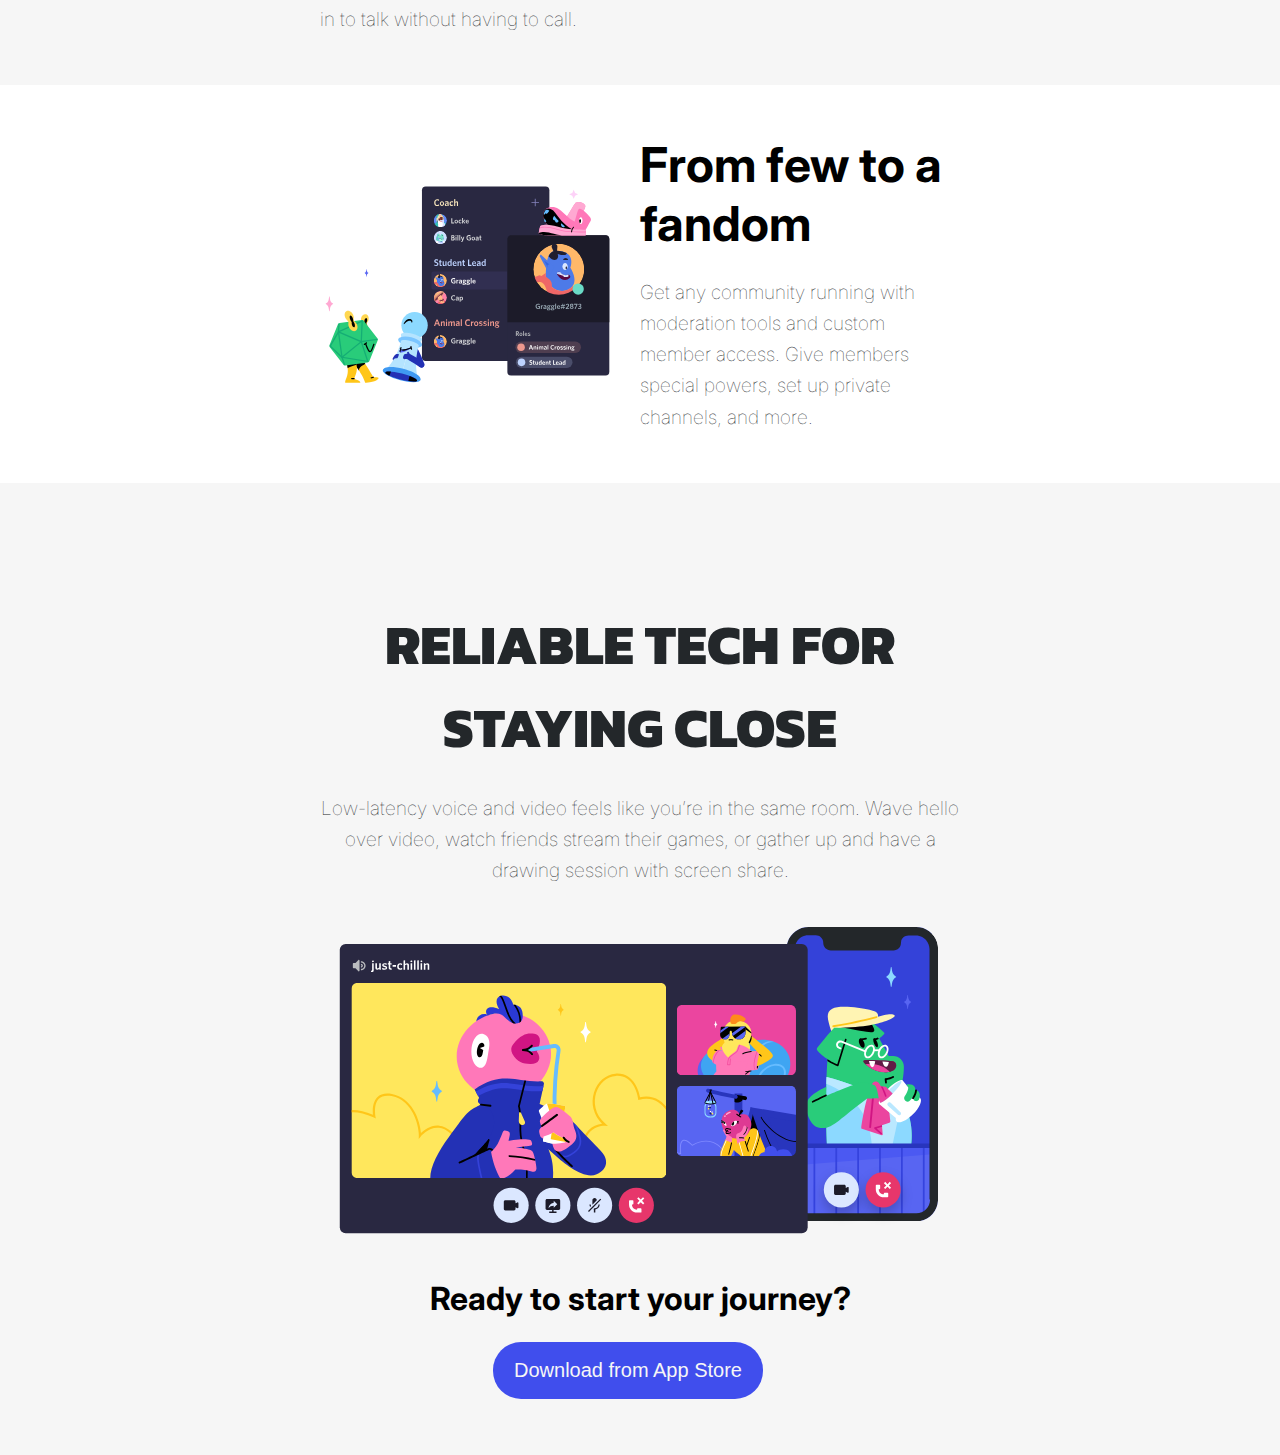
==== commit a8ffbef8: "Add files via upload" ====
--- a/index.html
+++ b/index.html
@@ -10,70 +10,93 @@
         @import url('https://fonts.googleapis.com/css2?family=Inter:wght@300;400;500;700&family=Kanit:wght@700;800;900&display=swap');
     </style> 
 	<title>Discord</title>
-	
 	<link href="styles/style.css" rel="stylesheet">
 	<link rel="icon" type="image/svg+xml" href="images/favicon.svg">
 </head>
 
 <body>
     <header>
-        <nav>
-            <img src="images/logo.svg" alt="Logo van Discord">
-            <a href="#">Login</a>
-            <i class="fa fa-bars" style="font-size: 24px"></i>
-            <ul>
-                <li><a href="#">Home</a></li>
-                <li>Download</li>
-                <li>Nitro</li>
-                <li>Safety</li>
-                <li>Mod Academy</li>
-                <li>Support</li>
-                <li>Blog</li>
-                <li>Careers</li>
-                <a href="#">Download for Windows</a>
-            </ul>
+        <a href="nitropage.html">
+            <img src="images/logo.svg">
+        </a>
+        <button class="hamburger">
+            <div class="bar"></div>
+        </button>
+        <nav class="desktop">
+            <a href="index.html">Download</a>
+            <a href="nitropage.html">Nitro</a>
+            <a href="nitropage.html">Safety</a>
+            <a href="nitropage.html">Support</a>
+            <a href="nitropage.html">Blog</a>
+            <a href="nitropage.html">Careers</a>
         </nav>
     </header>
+
+    <nav class="mobile">
+        <a href="index.html">Download</a>
+        <a href="nitropage.html">Nitro</a>
+        <a href="nitropage.html">Safety</a>
+        <a href="nitropage.html">Support</a>
+        <a href="nitropage.html">Blog</a>
+        <a href="nitropage.html">Careers</a>
+    </nav>
+
+    <div class="overlay"></div>
 
     <main>
         <section>
             <h1>Imagine a place...</h1>
             <p>...where you can belong to a school club, a gaming group, or a worldwide art community. Where just you and a handful of friends can spend time together. A place that makes it easy to talk every day and hang out more often.</p>
-            <a href="#">Download for Windows</a>
-            <a href="#">Open Discord in your browser</a>
+            <div class="container">  
+                <a href="index.html"><button>Download for Windows</button></a>
+                <a href="index.html"><button>Open Discord in your browser</button></a>
+            </div>  
         </section>
         
         <section>
+            <img src="images/cloud.svg" alt="landingspagina foto">
             <img src="images/landingspagina.svg" alt="landingspagina foto">
         </section>
+        
+        <div class="gridcontainer">
+            <section>
+                <img src="images/foto2.svg" alt="Foto nummer 2">
+            </section>
+        
+            <section>
+                <h2>Create an invite-only place where you belong</h2>
+                <p>Discord servers are organized into topic-based channels where you can collaborate, share, and just talk about your day without clogging up a group chat.</p>
+            </section>
+        </div>
 
-        <section>
-            <img src="images/foto2.svg" alt="Foto nummer 2">
-            <h2>Create an invite-only place where you belong</h2>
-            <p>Discord servers are organized into topic-based channels where you can collaborate, share, and just talk about your day without clogging up a group chat.</p>
-        </section>
+        <div class="gridcontainer">
+            <section>
+                <h2>Where hanging out is easy</h2>
+                <p>Grab a seat in a voice channel when you’re free. Friends in your server can see you’re around and instantly pop in to talk without having to call.</p>
+            </section>
 
-        <section>
-            <img src="images/foto3.svg" alt="Foto nummer 3">
-            <h2>Where hanging out is easy</h2>
-            <p>Grab a seat in a voice channel when you’re free. Friends in your server can see you’re around and instantly pop in to talk without having to call.</p>
-        </section>
+            <section>
+                <img src="images/foto3.svg" alt="Foto nummer 3">
+            </section>
+        </div>
 
-        <section>
-            <img src="images/foto4.svg" alt="Foto nummer 4">
-            <h2>From few to a fandom</h2>
-            <p>Get any community running with moderation tools and custom member access. Give members special powers, set up private channels, and more.</p>
-        </section>
+        <div class="gridcontainer">
+            <section>
+                <img src="images/foto4.svg" alt="Foto nummer 4">
+            </section>
+
+            <section>
+                <h2>From few to a fandom</h2>
+                <p>Get any community running with moderation tools and custom member access. Give members special powers, set up private channels, and more.</p>
+            </section>
+        </div>
 
         <section>
             <h1>Reliable tech for staying close</h1>
             <p>Low-latency voice and video feels like you’re in the same room. Wave hello over video, watch friends stream their games, or gather up and have a drawing session with screen share.</p>
             <img src="images/foto5.svg" alt="Foto nummer 5">
-        </section>
-
-        <section>
             <h3>Ready to start your journey?</h3>
-            <a href="#">Download from App Store</a>
+            <a href="nitropage.html"><button>Download from App Store</button> </a>
         </section>
         <script rel="script" src="scripts/script.js"></script>
     </main>
--- a/styles/style.css
+++ b/styles/style.css
@@ -62,105 +62,138 @@
   font-family: 'Inter', sans-serif;
 }
 
-
-
-
-/*///////////////////////////////////////*/
-/*Navigatie*/
-/*///////////////////////////////////////*/
-nav {
-  background-color:var(--main-color);
-  color: var(--sec-color);
-
-  padding: 2em 2em 0 2em;
+header {
+  padding: 1.5em 24px;
   display: flex;
   align-items: center;
-}
-
-/*LOGIN BTN*/
-nav > a {
-  background: white;
-  border-radius: 28px;
-  color: black;
-  font-size: .9em;
+  justify-content: space-between;
+  background: var(--main-color);
+  min-width: 100vw;
+  max-width: 100vw;
+}
+
+header > a > img {
+  max-width: 130px;
+}
+
+/*///////////////////////////////////////*/
+/*Hamburger Icon*/
+/*///////////////////////////////////////*/
+
+.hamburger {
+  display: block;
+  width: 35px;
+  cursor: pointer;
+  padding: 0;
+  margin: 0;
+
+  background: none;
+  outline: none;
+  border: none;
+  appearance: none;
+  z-index: 99;
+}
+
+/*De container, middel streep, after & before streep*/
+.hamburger .bar, .hamburger::after, .hamburger::before {
+  width: 75%;
+  height: 5px;
+  background-color: #fff;
+  transition: .4s ease-in-out;
+  margin: 4px 0;
+  content:"";
+  display: block;
+}
+
+/*Eerste streep*/
+.hamburger.active::before {
+  transform: rotate(-45deg) translate(-6px, 6px);
+  background-color: var(--sec-color);
+  height: 2px;
+  width: 75%;
+}
+
+/*Laatste streep*/
+.hamburger.active::after {
+  transform: rotate(45deg) translate(-4px, -5px);
+  background-color: var(--sec-color);
+  height: 2px;
+  width: 75%;
+}
+
+/*Na het openen van de hamburger menu, verdwijnt de middelste streep*/
+.hamburger.active .bar {
+  opacity: 0;
+}
+
+/*Desktop menu*/
+.desktop {
+  display: none;
+}
+
+
+
+
+
+/*///////////////////////////////////////*/
+/*Hamburger Menulist*/
+/*///////////////////////////////////////*/
+
+/*Menulijst*/
+.mobile {
+  position: fixed;
+  display: block;
+  top: 0;
+  left: 100%;
+  width: 75%;
+  min-height: 100vh;
+  z-index: 98;
+  background: var(--sec-bg-color);
+  padding: 1.5em;
+  padding-top: 100px;
   transition: .2s;
-
-  margin-right: 1em;
-  margin-left: 40%;
-  padding: 10px 16px;
-}
-
-nav > a:hover {
-  color:var(--main-color);
-  box-shadow: 0 8px 15px rgba(0,0,0,.2);
-}
-
-nav > i {
-  margin-bottom: 0;
-  color: white;
-  z-index: 9999;
-}
-
-/*MENU*/
-ul {
-  list-style: none;
-  font-family: 'Inter', sans-serif;
-  line-height: 2em;
-  background: white;
-  border-radius: 10px 0 0 10px;
-  box-shadow: 0 8px 15px rgba(0,0,0,.5);
-
-  position: absolute;
-  right: -80%;
+  border-radius: 8px 0 0 8px;
+  box-shadow: 0 8px 15px rgba(0,0,0,.3);
+}
+
+.mobile.open {
+  left: 25%;
+}
+
+/*Styling van de items in de menulijst*/
+.mobile > a {
+  display: block;
+  width: fit-content;
+  text-align: left;
+  margin-bottom: 16px;
+  padding: 12px 16px;
+  color: var(--sec-color);
+}
+
+/*Tijdens het openen van de menu, kan je niet scrollen*/
+body.scroll {
+  overflow: hidden;
+}
+
+/*Tijdens het openen van de menu, is er een zwarte overlay op de achtergrond*/
+.overlay {
+  position: fixed;
   top: 0;
-  height: 100vh;
-  width: 75%;
-  
-
-  transition: .2s ease-out;
-  padding-top: 2em;
-}
-
-/*MENU ITEMS*/
-ul > li {
-  margin-top: 1em;
-  margin-left: 1em;
-  margin-right: 2em;
-  width: 100%;
-}
-
-ul > li a:focus {
-  color: var(--txt-link-color);
-  background-color: var(--sec-bg-color);
-  border-radius: 25px;
-  padding: 8px 16px;
-  width: 100%;
-}
-
-/*MENU BTN*/
-ul > a {
-  background: var(--main-color);
-  color: white;
-  border-radius: 28px;
-
-  display: inline-flex;
-  justify-content: center;
-  align-items: center;
-
-  padding: 7px 16px;
-}
-
-ul.toonMenu {
-  transform: translateX(-100%);
-}
-
-i.toonMenu {
-  color: black;
-}
-
-.fa {
-  color: white;
-}
+  left: 0;
+  right: 0;
+  bottom: 0;
+
+  background: rgba(0,0,0,.3);
+  opacity: 0;
+  transition: .2s;
+  z-index: -1;
+}
+
+.overlay.on {
+  opacity: 1;
+  z-index: 97;
+}
+
 
 /*Logo*/
 nav > img {
@@ -171,12 +204,49 @@
 /*///////////////////////////////////////*/
 /*Illstraties*/
 /*///////////////////////////////////////*/
-img {
+section > img {
   width: 100%;
 }
 
 
-
+/*///////////////////////////////////////*/
+/*HERO PAGE BTN*/
+/*///////////////////////////////////////*/
+
+.container > a > button {
+  border-radius: 28px;
+  border: none;
+  transition: .2s ease-in-out;
+  display: flex;
+  
+  padding: 16px 32px;
+  width: 100%;
+  margin-bottom: 24px;
+  justify-content: center;
+  background: white;
+  font-size: 20px;
+}
+
+.container > a:first-of-type > button:first-of-type {
+  margin-top: 1em;
+}
+
+.container > a:first-of-type > button:first-of-type:hover {
+  color: var(--main-color);
+  box-shadow: 0 8px 15px rgba(0,0,0,.2);
+  cursor: pointer;
+}
+
+.container > a:nth-of-type(2) > button {
+  background: rgb(35, 39, 42);
+  color:var(--sec-bg-color);
+  margin-bottom: 0;
+}
+
+.container > a:nth-of-type(2) > button:hover {
+  color:var(--sec-bg-color);
+  background: #36393f;
+}
 
 /*///////////////////////////////////////*/
 /*Section*/
@@ -187,11 +257,7 @@
   padding-bottom: 56px;
 }
 
-section > img {
-  margin-bottom: 1em;
-}
-
-/*Section 1 IMAGINE A PLACE*/
+/*Section IMAGINE A PLACE*/
 section:first-of-type {
   background-color: var(--main-color);
 }
@@ -200,94 +266,69 @@
   color:var(--sec-bg-color);
 }
 
-section:first-of-type a:first-of-type {
-  background: var(--sec-bg-color);
-  border-radius: 28px;
-  font-size: 20px;
-  color: black;
-
-  padding: 16px 32px;
-  margin-right: 24px;
-  margin-top: 24px;
-  display: inline-flex;
-}
-
-section:first-of-type a:first-of-type:hover {
-  color:var(--main-color);
-  box-shadow: 0 8px 15px rgba(0,0,0,.2);
-}
-
-section:first-of-type a:first-of-type {
-  transition: .2s;
-}
-
-section:first-of-type a:nth-of-type(2) {
-  background: var(--sec-color);
-  border-radius: 28px;
-  font-size: 20px;
-  color: var(--sec-bg-color);
-
-  padding: 16px 32px;
-  margin-right: 24px;
-  margin-top: 24px;
-  display: inline-flex;
-}
-
-section:first-of-type a:nth-of-type(2):hover {
-  background: #36393f;
-  box-shadow: 0 8px 15px rgba(0,0,0,.2);
-}
-
-section:first-of-type a:nth-of-type(2) {
-  transition: .2s;
-}
-
-/*Section 2 IMAGINE A PLACE IMAGE*/
+
+/*Section IMAGINE A PLACE IMAGE*/
 section:nth-of-type(2) {
   background: var(--main-color);
-
   padding: 0;
 }
 
-section:nth-of-type(2) img {
-  display: block;
-  margin-left: -80px;
-}
-
-/*Section 4 WHERE HANGING OUT*/
-
-section:nth-of-type(4) {
+main > section:nth-of-type(2) > img:nth-of-type(1) {
+  display: none;
+}
+
+/*Section Creat Invite*/
+.gridcontainer > section:first-of-type {
+  background: white;
+  padding: 0;
+}
+
+.gridcontainer > section:nth-of-type(2) {
+  background: white;
+}
+
+/*Section Hanging Out*/
+.gridcontainer:nth-of-type(2) {
   background: var(--sec-bg-color);
-
-}
-
-/*Section 6 RELIABLE TECH*/
-
-section:nth-of-type(6) {
+}
+
+.gridcontainer:nth-of-type(2) > section {
   background: var(--sec-bg-color);
 }
 
-section:nth-of-type(6) h1 {
+.gridcontainer:nth-of-type(2) > section:first-of-type p {
+  color: var(--sec-color);
+}
+
+/*GRID CONTAINER*/
+.gridcontainer {
+  padding: 70px 1.5em;
+}
+
+/*Section RELIABLE TECH*/
+
+/*.gridcontainer > section:nth-of-type(4) {
+  background: var(--sec-bg-color);
+}
+
+.gridcontainer > section:nth-of-type(4) h1 {
   color:var(--sec-color); 
 }
 
-section:nth-of-type(6) img {
+.gridcontainer > section:nth-of-type(4) img {
   margin-top: 1em;
-}
-
-/*Section 7 READY TO START*/
-
-section:nth-of-type(7) {
+}*/
+
+/*Section READY TO START*/
+
+section:nth-of-type(3) {
   background: var(--sec-bg-color);
   padding-top: 0;
 }
 
-section:nth-of-type(7) a {
+section:nth-of-type(3) a {
   background: var(--main-color);
   border-radius: 28px;
-  font-size: 20px;
-  color: var(--sec-bg-color);
-
   padding-top: 16px;
   padding-bottom: 16px;
   margin-right: 24px;
@@ -298,12 +339,202 @@
   justify-content: center;
 }
 
-section:nth-of-type(7) a:hover {
+section:nth-of-type(3) a:hover {
   background: hsl(235,calc(var(--saturation-factor, 1)*86.1%),71.8%);
   box-shadow: 0 8px 15px rgba(0,0,0,.2);
   
 }
-section:nth-of-type(7) a {
+section:nth-of-type(3) a {
   transition: .2s;
-
-}
+}
+
+section:nth-of-type(3) button {
+  background: none;
+  border: none;
+  font-size: 20px;
+  color: var(--sec-bg-color);
+}
+
+
+/*///////////////////////////////////////*/
+/*Responsive*/
+/*///////////////////////////////////////*/
+
+@media screen and (min-width: 768px) {
+  /*NAV*/
+  .hamburger {
+    display:none;
+  }
+
+  .bar {
+      display: none;
+  }
+
+  .desktop {
+      z-index: 1;
+      display: block;
+      margin:0 auto;
+  }
+
+  .desktop > a {
+      margin: 0 1em;
+      color: var(--sec-bg-color);
+      font-weight: bold;
+  }
+
+  .desktop > a:hover {
+      text-decoration: underline;
+  }
+
+  header {
+    z-index: 2;
+    background: transparent;
+    position: absolute;
+    display: flex;
+
+    padding-left: 19%;
+    padding-right: 19%;
+    min-width: 100vw;
+}
+
+  /*HERO PAGE*/
+
+  main > section:first-of-type h1 {
+    text-align: center;
+    font-size: 72px;
+    font-weight: 800;
+    margin-top: 100px;
+  }
+
+  main > section:first-of-type p {
+    margin: 0 auto;
+    margin-left: 25%;
+    margin-right: 25%;
+    font-size: 1.2em;
+    text-align: center;
+  }
+
+  main > section:first-of-type {
+    background: transparent;
+    position: absolute;
+    z-index: 1;
+    width: 100%;
+  }
+
+  main > section > img {
+    margin-bottom: 0;
+  }
+
+  main > section:nth-of-type(2) {
+    height: 743px;
+    position: relative;
+  }
+
+  main > section:nth-of-type(2) img:first-of-type {
+    position: absolute;
+    bottom: 0px;
+  }
+
+  main > section:nth-of-type(2) > img:nth-of-type(2) {
+    display: none;
+  }
+
+  main > section:nth-of-type(2) > img:nth-of-type(1) {
+    display: block;
+  }
+
+  /*DESKTOP BTN*/
+  .container {
+    display: flex;
+    align-items: center;
+    justify-content: center;
+    gap: 1em;
+  }
+
+  /*Grid Containers*/
+  .gridcontainer {
+    display: grid;
+    background: white;
+    grid-template-columns: 2fr 2fr;
+    grid-auto-rows: 1fr;
+    padding: 50px 25%;
+    align-items: center;
+    margin: 0 auto;
+  }
+
+  /*Row 1 Block 1 Foto*/
+  .gridcontainer:first-of-type > section:first-of-type {
+    background: white;
+  }
+
+  /*Row 1 Block 2 Tekst*/
+  .gridcontainer:first-of-type > section:nth-of-type(2) {
+    background: white;
+  }
+
+  .gridcontainer:first-of-type > section:nth-of-type(2) h2 {
+    font-size: 48px;
+  }
+
+  .gridcontainer:first-of-type > section:nth-of-type(2) p {
+    font-size: 1.2em;
+  }
+
+   /*Row 2 Block 1 Tekst*/
+  .gridcontainer:nth-of-type(2) {
+    background: var(--sec-bg-color);
+  }
+
+  .gridcontainer:nth-of-type(2) > section:first-of-type {
+    background: var(--sec-bg-color);
+  }
+
+  .gridcontainer:nth-of-type(2) > section:first-of-type h2 {
+    font-size: 48px;
+  }
+
+  .gridcontainer:nth-of-type(2) > section:first-of-type p {
+    font-size: 1.2em;
+    color: var(--sec-color);
+  }
+
+  /*Row 3 Block 1 Foto*/
+  .gridcontainer:nth-of-type(3) > section:first-of-type {
+    background: white;
+  }
+
+  /*Row 3 Block 2 Tekst*/
+  .gridcontainer:nth-of-type(3) > section:nth-of-type(2) {
+    background: white;
+  }
+
+  .gridcontainer:nth-of-type(3) > section:nth-of-type(2) h2 {
+    font-size: 48px;
+  }
+
+  .gridcontainer:nth-of-type(3) > section:nth-of-type(2) p {
+    font-size: 1.2em;
+  }
+
+  /*RELIABLE TECH*/
+  main > section:nth-of-type(3) {
+    padding-top: 120px;
+    padding-left: 25%;
+    padding-right: 25%;
+    text-align: center;
+    background: var(--sec-bg-color);
+  }
+
+  main > section:nth-of-type(3) h1 {
+    color: var(--sec-color);
+    font-size: 55px;
+  }
+
+  main > section:nth-of-type(3) p {
+    font-size: 1.2em;
+  }
+
+  section:nth-of-type(3) a {
+    width: 270px;
+  }
+}